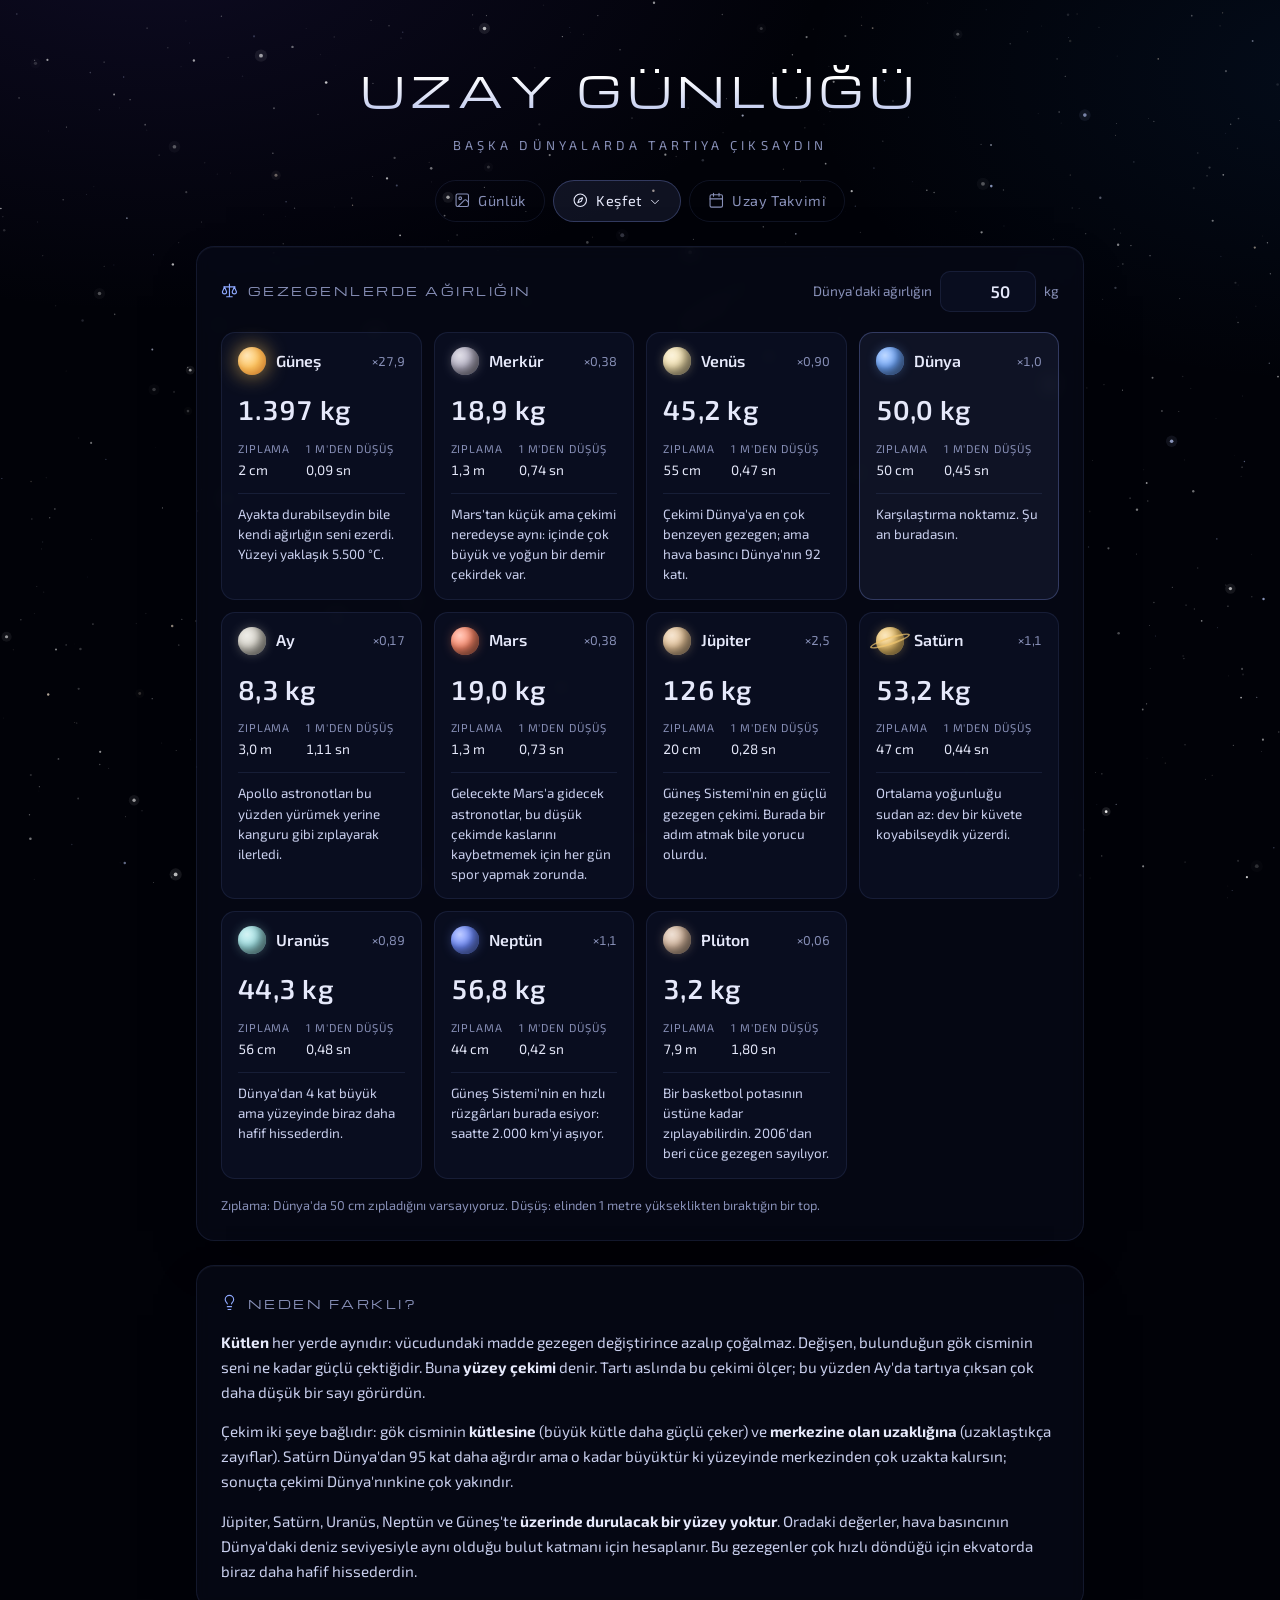
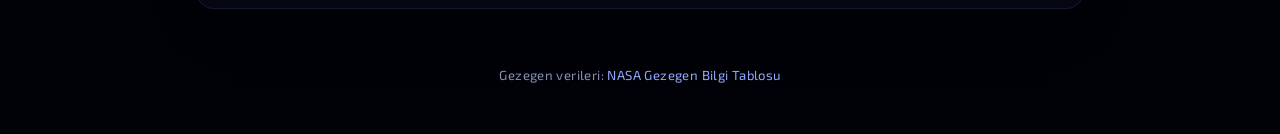
==== frontend/agirlik.html @ 8c20c581 "Gezegenlerde Ağırlığın sayfası ve menü testleri" ====
<!DOCTYPE html>
<html lang="tr">
<head>
  <meta charset="UTF-8">
  <meta name="viewport" content="width=device-width, initial-scale=1.0">
  <title>Gezegenlerde Ağırlığın · Uzay Günlüğü</title>
  <meta name="theme-color" content="#010208">
  <!-- Uygulama (PWA): kimlik kartı ve ikonlar -->
  <link rel="manifest" href="manifest.json">
  <link rel="icon" href="ikonlar/ikon.svg" type="image/svg+xml">
  <link rel="apple-touch-icon" href="ikonlar/ikon-180.png">
  <link rel="preconnect" href="https://fonts.googleapis.com">
  <link rel="preconnect" href="https://fonts.gstatic.com" crossorigin>
  <link href="https://fonts.googleapis.com/css2?family=Exo+2:ital,wght@0,400;0,500;0,600;0,700;1,400&family=Michroma&display=swap" rel="stylesheet">
  <link rel="stylesheet" href="style.css?v=10">
</head>
<body>
  <header class="ust">
    <h1>Uzay Günlüğü</h1>
    <p class="alt-baslik">Başka dünyalarda tartıya çıksaydın</p>
    <nav class="menu">
      <a href="index.html"><span data-ikon="fotograf"></span>Günlük</a>
      <details class="menu-grup">
        <summary class="aktif"><span data-ikon="pusula"></span>Keşfet<span data-ikon="asagi" class="menu-ok"></span></summary>
        <div class="menu-acilir">
          <a href="gokyuzu.html"><span data-ikon="hilal"></span>Bu Gece</a>
          <a href="iss.html"><span data-ikon="iss"></span>ISS</a>
          <a href="dunya.html"><span data-ikon="dunya"></span>Dünya</a>
          <a href="asteroitler.html"><span data-ikon="asteroit"></span>Asteroitler</a>
          <a href="agirlik.html" class="aktif" aria-current="page"><span data-ikon="terazi"></span>Ağırlık</a>
        </div>
      </details>
      <a href="events.html"><span data-ikon="takvim"></span>Uzay Takvimi</a>
    </nav>
  </header>

  <main class="icerik">
    <section class="kart">
      <div class="kart-ust">
        <h2 class="bolum-basligi"><span data-ikon="terazi"></span>Gezegenlerde Ağırlığın</h2>
        <label class="tarih-secici agirlik-girisi">
          <span>Dünya'daki ağırlığın</span>
          <input type="number" id="agirlik" min="1" max="1000" step="0.1" value="50" inputmode="decimal">
          <span>kg</span>
        </label>
      </div>

      <div id="cisimler" class="cisim-izgara" aria-live="polite"></div>
      <p class="soluk kucuk-not">Zıplama: Dünya'da 50 cm zıpladığını varsayıyoruz. Düşüş: elinden 1 metre yükseklikten bıraktığın bir top.</p>
    </section>

    <section class="kart">
      <h2 class="bolum-basligi"><span data-ikon="bilgi"></span>Neden Farklı?</h2>
      <div class="aciklama-metni">
        <p><strong>Kütlen</strong> her yerde aynıdır: vücudundaki madde gezegen değiştirince azalıp çoğalmaz.
          Değişen, bulunduğun gök cisminin seni ne kadar güçlü çektiğidir. Buna <strong>yüzey çekimi</strong> denir.
          Tartı aslında bu çekimi ölçer; bu yüzden Ay'da tartıya çıksan çok daha düşük bir sayı görürdün.</p>
        <p>Çekim iki şeye bağlıdır: gök cisminin <strong>kütlesine</strong> (büyük kütle daha güçlü çeker) ve
          <strong>merkezine olan uzaklığına</strong> (uzaklaştıkça zayıflar). Satürn Dünya'dan 95 kat daha ağırdır ama o kadar
          büyüktür ki yüzeyinde merkezinden çok uzakta kalırsın; sonuçta çekimi Dünya'nınkine çok yakındır.</p>
        <p>Jüpiter, Satürn, Uranüs, Neptün ve Güneş'te <strong>üzerinde durulacak bir yüzey yoktur</strong>. Oradaki değerler,
          hava basıncının Dünya'daki deniz seviyesiyle aynı olduğu bulut katmanı için hesaplanır. Bu gezegenler çok hızlı
          döndüğü için ekvatorda biraz daha hafif hissederdin.</p>
      </div>
    </section>
  </main>

  <footer class="alt">
    Gezegen verileri: <a href="https://nssdc.gsfc.nasa.gov/planetary/factsheet/" target="_blank" rel="noopener">NASA Gezegen Bilgi Tablosu</a>
  </footer>

  <script src="ortak.js?v=10"></script>
  <script src="agirlik.js?v=10"></script>
</body>
</html>
---- frontend/style.css ----
/* =====================================================================
   Uzay Günlüğü - tema
   Renkler ve fontlar tek yerde (CSS değişkenleri). Bir şeyi değiştirmek için
   genelde sadece buradaki değeri değiştirmek yeter.
   ===================================================================== */
:root {
  /* Derin uzay: neredeyse siyah, çok hafif lacivert */
  --arka-plan: #010208;
  --kart: rgba(7, 10, 24, 0.72);
  --kart-ic: rgba(14, 19, 42, 0.55);
  --kenar: rgba(140, 160, 255, 0.11);
  --kenar-guclu: rgba(140, 160, 255, 0.28);
  --yazi: #e6e9fb;
  --soluk-yazi: #8890b8;
  --vurgu: #8fa9ff;
  --vurgu-koyu: #0b1022;

  /* Olay türü renkleri */
  --gokyuzu: #b9a2ff;
  --firlatma: #ffa274;
  --etkinlik: #66d9c8;

  /* Durum renkleri */
  --yesil: #5fe0a5;
  --kirmizi: #ff7a86;
  --sari: #f3c86f;
  --mavi: #7cc7ff;
  --gri: #7d86ad;

  /* Fontlar: başlıklarda geniş, "uzay ajansı" havalı Michroma; metinde okunaklı Exo 2 */
  --baslik-font: "Michroma", "Exo 2", system-ui, sans-serif;
  --metin-font: "Exo 2", system-ui, -apple-system, "Segoe UI", sans-serif;
}

* { box-sizing: border-box; }

/* Arka plan html'de: body'ye verirsek, z-index:-1 olan yıldız tuvalinin ÜSTÜNE çizilip onu örter.
   Katman sırası (arkadan öne): html arka planı -> yıldız tuvali -> sayfa içeriği */
html {
  min-height: 100%;
  /* Çok hafif bulutsu (nebula) parıltıları: uzayın tamamen düz siyah olmaması için */
  background:
    radial-gradient(1100px 620px at 12% -8%, rgba(78, 58, 170, 0.16), transparent 62%),
    radial-gradient(900px 520px at 105% 8%, rgba(24, 92, 170, 0.11), transparent 60%),
    radial-gradient(800px 600px at 50% 120%, rgba(90, 40, 140, 0.08), transparent 60%),
    var(--arka-plan);
  background-attachment: fixed;
}

body {
  margin: 0;
  min-height: 100vh;
  background: transparent;
  color: var(--yazi);
  font-family: var(--metin-font);
  font-size: 16px;
  line-height: 1.65;
  -webkit-font-smoothing: antialiased;
}

/* Hareketli yıldızların çizildiği tuval (ortak.js) */
.yildiz-tuvali {
  position: fixed;
  inset: 0;
  width: 100%;
  height: 100%;
  z-index: -1;
  pointer-events: none;
}

a { color: var(--vurgu); text-decoration: none; }
a:hover { text-decoration: underline; text-underline-offset: 3px; }

/* SVG ikonlar: yazıyla aynı boyda ve renkte */
.ikon { width: 1.15em; height: 1.15em; flex: none; vertical-align: -0.2em; }

/* ===== Üst kısım ===== */
.ust { text-align: center; padding: 56px 16px 24px; }
.ust h1 {
  margin: 0;
  font-family: var(--baslik-font);
  font-weight: 400;
  font-size: clamp(1.5rem, 5vw, 2.6rem);
  letter-spacing: 0.14em;
  text-transform: uppercase;
  background: linear-gradient(180deg, #ffffff 30%, #a9b6e8);
  -webkit-background-clip: text;
  background-clip: text;
  color: transparent;
}
.alt-baslik {
  margin: 10px 0 0;
  color: var(--soluk-yazi);
  font-size: 0.8rem;
  letter-spacing: 0.32em;
  text-transform: uppercase;
}

/* ===== Menü ===== */
.menu { display: flex; justify-content: center; gap: 8px; margin-top: 24px; flex-wrap: wrap; }
.menu a, .menu summary {
  display: inline-flex;
  align-items: center;
  gap: 8px;
  color: var(--soluk-yazi);
  padding: 8px 18px;
  border-radius: 999px;
  border: 1px solid var(--kenar);
  font-size: 0.9rem;
  letter-spacing: 0.04em;
  transition: color 0.2s, border-color 0.2s, background 0.2s;
}
.menu a:hover, .menu summary:hover { color: var(--yazi); border-color: var(--kenar-guclu); text-decoration: none; }
.menu a.aktif, .menu summary.aktif { color: var(--yazi); border-color: var(--kenar-guclu); background: rgba(143, 169, 255, 0.1); }

/* Açılır grup ("Keşfet ▾"): <details> + <summary> */
.menu-grup { position: relative; }
.menu summary { cursor: pointer; list-style: none; user-select: none; }
.menu summary::-webkit-details-marker { display: none; }   /* tarayıcının kendi üçgenini gizle */
.menu-ok .ikon { width: 14px; height: 14px; margin-left: -2px; transition: transform 0.2s; }
.menu-grup[open] .menu-ok .ikon { transform: rotate(180deg); }
.menu-grup[open] summary { color: var(--yazi); border-color: var(--kenar-guclu); }
.menu-acilir {
  position: absolute;
  top: calc(100% + 8px);
  left: 50%;
  transform: translateX(-50%);
  z-index: 50;
  min-width: 190px;
  display: flex;
  flex-direction: column;
  gap: 4px;
  padding: 8px;
  background: rgba(7, 10, 24, 0.96);
  border: 1px solid var(--kenar-guclu);
  border-radius: 16px;
  box-shadow: 0 16px 40px rgba(0, 0, 0, 0.55);
  backdrop-filter: blur(10px);
  -webkit-backdrop-filter: blur(10px);
  animation: menu-acil 0.16s ease-out;
}
.menu-acilir a { border-color: transparent; border-radius: 10px; padding: 10px 14px; }
.menu-acilir a:hover { background: rgba(143, 169, 255, 0.08); border-color: transparent; }
.menu-acilir a.aktif { border-color: transparent; background: rgba(143, 169, 255, 0.14); }
@keyframes menu-acil { from { opacity: 0; transform: translate(-50%, -4px); } }
@media (prefers-reduced-motion: reduce) { .menu-acilir { animation: none; } }

/* ===== Alt kısım ===== */
.alt { text-align: center; padding: 32px 16px 48px; color: var(--soluk-yazi); font-size: 0.82rem; letter-spacing: 0.03em; }

/* ===== İçerik alanı ve kartlar ===== */
.icerik { max-width: 920px; margin: 0 auto; padding: 0 16px; }

.kart {
  background: var(--kart);
  border: 1px solid var(--kenar);
  border-radius: 18px;
  padding: 24px;
  margin-bottom: 24px;
  backdrop-filter: blur(8px);
  -webkit-backdrop-filter: blur(8px);
  box-shadow: 0 20px 60px -30px rgba(0, 0, 0, 0.9), inset 0 1px 0 rgba(255, 255, 255, 0.03);
}

.kart-ust {
  display: flex;
  justify-content: space-between;
  align-items: center;
  flex-wrap: wrap;
  gap: 12px;
  margin-bottom: 20px;
}

/* Bölüm başlıkları: küçük, büyük harf, geniş aralıklı */
.bolum-basligi {
  display: inline-flex;
  align-items: center;
  gap: 10px;
  margin: 0;
  font-family: var(--baslik-font);
  font-weight: 400;
  font-size: 0.78rem;
  letter-spacing: 0.2em;
  text-transform: uppercase;
  color: var(--soluk-yazi);
}
.bolum-basligi .ikon { color: var(--vurgu); width: 1.35em; height: 1.35em; }

/* ===== Form elemanları ===== */
.tarih-secici { display: flex; align-items: center; gap: 8px; color: var(--soluk-yazi); font-size: 0.85rem; }
.tarih-secici input {
  background: var(--kart-ic);
  color: var(--yazi);
  border: 1px solid var(--kenar);
  border-radius: 10px;
  padding: 6px 10px;
  font: inherit;
  color-scheme: dark;
}

/* ===== Günün fotoğrafı ===== */
.medya img {
  width: 100%;
  max-height: 72vh;
  object-fit: contain;
  display: block;
  border-radius: 12px;
  background: #000;
  cursor: zoom-in;
}
.apod-baslik { margin: 20px 0 4px; font-size: 1.55rem; font-weight: 600; line-height: 1.3; }
.apod-bilgi { margin: 0 0 14px; color: var(--soluk-yazi); font-size: 0.88rem; display: flex; align-items: center; gap: 6px; flex-wrap: wrap; }
.apod-aciklama { margin: 0; color: #cfd4f0; }
.devam-linki { display: inline-flex; align-items: center; gap: 6px; margin-top: 16px; font-size: 0.9rem; }

/* Türkçenin altındaki İngilizce orijinal */
.orijinal {
  margin-top: 22px;
  padding-top: 18px;
  border-top: 1px solid var(--kenar);
  color: var(--soluk-yazi);
  font-size: 0.93rem;
}
.orijinal-baslik {
  margin: 0 0 8px;
  font-size: 0.72rem;
  font-weight: 600;
  letter-spacing: 0.16em;
  text-transform: uppercase;
  color: var(--soluk-yazi);
}
.orijinal-baslik span { color: var(--yazi); letter-spacing: normal; text-transform: none; font-size: 0.95rem; margin-left: 6px; }

/* Bilgi / uyarı kutusu */
.not {
  display: flex;
  gap: 10px;
  align-items: flex-start;
  background: rgba(243, 200, 111, 0.07);
  border: 1px solid rgba(243, 200, 111, 0.25);
  color: var(--sari);
  border-radius: 12px;
  padding: 10px 14px;
  margin-bottom: 14px;
  font-size: 0.9rem;
}
.not .ikon { margin-top: 0.2em; }

/* ===== Günün Bilgisi ===== */
.bilgi-karti {
  position: relative;
  overflow: hidden;
  background:
    radial-gradient(500px 200px at 0% 0%, rgba(143, 169, 255, 0.13), transparent 70%),
    var(--kart);
}
.bilgi-ust { display: flex; justify-content: space-between; align-items: center; gap: 12px; flex-wrap: wrap; }
.bilgi-metni { margin: 14px 0 0; font-size: 1.12rem; line-height: 1.6; }

.etiket {
  display: inline-flex;
  align-items: center;
  gap: 6px;
  border: 1px solid var(--kenar-guclu);
  color: var(--soluk-yazi);
  border-radius: 999px;
  padding: 1px 10px;
  font-size: 0.74rem;
  letter-spacing: 0.05em;
}

/* ===== Haberler ===== */
.haber-izgara {
  display: grid;
  grid-template-columns: repeat(auto-fill, minmax(260px, 1fr));
  gap: 16px;
}
.haber {
  display: flex;
  flex-direction: column;
  background: var(--kart-ic);
  border: 1px solid var(--kenar);
  border-radius: 14px;
  overflow: hidden;
  color: inherit;
  transition: transform 0.2s, border-color 0.2s;
}
.haber:hover { transform: translateY(-3px); border-color: var(--kenar-guclu); text-decoration: none; }
.haber img { width: 100%; aspect-ratio: 16 / 9; object-fit: cover; background: #000; }
.haber-govde { padding: 14px 16px 16px; }
.haber-govde h3 { margin: 6px 0 8px; font-size: 1rem; font-weight: 600; line-height: 1.4; }
.haber-meta { margin: 0; color: var(--vurgu); font-size: 0.74rem; letter-spacing: 0.08em; text-transform: uppercase; }
.haber-ozet {
  margin: 0;
  color: var(--soluk-yazi);
  font-size: 0.88rem;
  display: -webkit-box;
  -webkit-line-clamp: 3;
  -webkit-box-orient: vertical;
  overflow: hidden;
}
.haber-orijinal { margin: 10px 0 0; color: var(--gri); font-size: 0.76rem; font-style: italic; }

/* ===== Uzay Takvimi: üst kontrol kartı ===== */
.ay-secici { display: flex; align-items: center; justify-content: space-between; gap: 12px; }
.ay-secici h2 {
  margin: 0;
  font-family: var(--baslik-font);
  font-weight: 400;
  font-size: clamp(1rem, 3.4vw, 1.35rem);
  letter-spacing: 0.12em;
  text-transform: uppercase;
}

.ok-butonu, .filtre, .gorunum, .hatirlatmalarim-butonu, .hatirlat-butonu, .kucuk-buton, .ana-buton {
  display: inline-flex;
  align-items: center;
  justify-content: center;
  gap: 7px;
  background: var(--kart-ic);
  color: var(--yazi);
  border: 1px solid var(--kenar);
  border-radius: 999px;
  font: inherit;
  cursor: pointer;
  transition: border-color 0.2s, background 0.2s, color 0.2s;
}
.ok-butonu:hover, .filtre:hover, .hatirlatmalarim-butonu:hover, .hatirlat-butonu:hover, .kucuk-buton:hover {
  border-color: var(--kenar-guclu);
}
.ok-butonu { width: 42px; height: 42px; }

.arac-cubugu { display: flex; justify-content: space-between; align-items: center; gap: 8px; flex-wrap: wrap; margin-top: 20px; }

.gorunum-secici { display: inline-flex; border: 1px solid var(--kenar); border-radius: 999px; overflow: hidden; }
.gorunum { border: 0; border-radius: 0; background: transparent; color: var(--soluk-yazi); padding: 7px 16px; font-size: 0.88rem; }
.gorunum.aktif { background: rgba(143, 169, 255, 0.14); color: var(--yazi); }

.hatirlatmalarim-butonu { padding: 7px 16px; font-size: 0.88rem; }

.filtreler { display: flex; flex-wrap: wrap; gap: 8px; margin: 16px 0 10px; }
.filtre { padding: 6px 14px; font-size: 0.86rem; color: var(--soluk-yazi); }
.filtre.aktif { background: var(--vurgu); color: var(--vurgu-koyu); border-color: var(--vurgu); font-weight: 600; }
.filtre[data-tur="gokyuzu"] .ikon { color: var(--gokyuzu); }
.filtre[data-tur="firlatma"] .ikon { color: var(--firlatma); }
.filtre[data-tur="etkinlik"] .ikon { color: var(--etkinlik); }
.filtre.aktif .ikon { color: inherit; }

.secenek { display: inline-flex; align-items: center; gap: 8px; color: var(--soluk-yazi); font-size: 0.88rem; cursor: pointer; }
.secenek input { accent-color: var(--vurgu); }
.aciklama-notu { margin: 8px 0 0; color: var(--gri); font-size: 0.78rem; }

/* ===== Liste görünümü ===== */
.gun-grubu { margin-bottom: 28px; }
.gun-grubu.gecmis { opacity: 0.5; }
.gun-basligi {
  margin: 0 0 12px;
  display: flex;
  align-items: center;
  gap: 10px;
  font-size: 0.8rem;
  font-weight: 600;
  letter-spacing: 0.14em;
  text-transform: uppercase;
  color: var(--soluk-yazi);
}
.gun-basligi::after { content: ""; flex: 1; height: 1px; background: var(--kenar); }
.gun-basligi .etiket { color: var(--vurgu); border-color: var(--vurgu); }

.olay {
  --tur-rengi: var(--vurgu);
  display: flex;
  gap: 16px;
  background: var(--kart);
  border: 1px solid var(--kenar);
  border-radius: 14px;
  padding: 16px;
  margin-bottom: 10px;
  position: relative;
  overflow: hidden;
  backdrop-filter: blur(6px);
  -webkit-backdrop-filter: blur(6px);
}
/* Sol kenarda ince, renkli bir ışık şeridi: olay türünü gösterir */
.olay::before {
  content: "";
  position: absolute;
  left: 0; top: 12px; bottom: 12px;
  width: 2px;
  border-radius: 2px;
  background: var(--tur-rengi);
  box-shadow: 0 0 12px var(--tur-rengi);
}
.olay-gokyuzu { --tur-rengi: var(--gokyuzu); }
.olay-firlatma { --tur-rengi: var(--firlatma); }
.olay-etkinlik { --tur-rengi: var(--etkinlik); }

.olay-gorsel, .olay-ikon { flex: 0 0 72px; width: 72px; height: 72px; border-radius: 12px; }
.olay-gorsel { object-fit: cover; background: #000; }
.olay-ikon {
  display: grid;
  place-items: center;
  color: var(--tur-rengi);
  background: radial-gradient(circle at 50% 40%, color-mix(in srgb, var(--tur-rengi) 16%, transparent), transparent 70%);
  border: 1px solid var(--kenar);
}
.olay-ikon .ikon { width: 34px; height: 34px; }

.olay-govde { flex: 1; min-width: 0; }
.olay-govde h4 { margin: 4px 0 4px; font-size: 1.02rem; font-weight: 600; display: flex; gap: 8px; align-items: center; }
.olay-govde h4 .ikon { color: var(--tur-rengi); }
.olay-meta { margin: 0; display: flex; flex-wrap: wrap; gap: 8px; align-items: center; }
.olay-saat { color: var(--yazi); font-weight: 600; font-size: 0.88rem; font-variant-numeric: tabular-nums; letter-spacing: 0.04em; }
.olay-alt { margin: 0 0 6px; color: var(--soluk-yazi); font-size: 0.82rem; }
.olay-aciklama { margin: 0 0 8px; font-size: 0.9rem; color: #c9cfee; }
.olay-linki { display: inline-flex; align-items: center; gap: 6px; font-size: 0.86rem; }

/* Durum etiketi: renkli nokta + yazı */
.durum {
  --durum-rengi: var(--gri);
  display: inline-flex;
  align-items: center;
  gap: 6px;
  font-size: 0.74rem;
  color: var(--durum-rengi);
  border: 1px solid color-mix(in srgb, var(--durum-rengi) 35%, transparent);
  border-radius: 999px;
  padding: 1px 10px 1px 8px;
}
.durum::before {
  content: "";
  width: 6px; height: 6px;
  border-radius: 50%;
  background: var(--durum-rengi);
  box-shadow: 0 0 6px var(--durum-rengi);
}
.durum-basarili { --durum-rengi: var(--yesil); }
.durum-basarisiz { --durum-rengi: var(--kirmizi); }
.durum-kismen, .durum-beklemede { --durum-rengi: var(--sari); }
.durum-hazir, .durum-ucusta { --durum-rengi: var(--mavi); }
.durum-ucusta::before { animation: nabiz 1.4s ease-in-out infinite; }
.durum-gorunur { --durum-rengi: var(--yesil); }
@keyframes nabiz { 50% { opacity: 0.25; } }

@media (max-width: 480px) {
  .olay { gap: 12px; padding: 14px; }
  .olay-gorsel, .olay-ikon { flex-basis: 52px; width: 52px; height: 52px; }
  .olay-ikon .ikon { width: 26px; height: 26px; }
}

/* ===== Hatırlatmalar ===== */
.hatirlat-butonu { margin-top: 10px; padding: 4px 12px; font-size: 0.8rem; color: var(--soluk-yazi); }
.hatirlat-butonu.kurulu { color: var(--yesil); border-color: color-mix(in srgb, var(--yesil) 40%, transparent); }
.kucuk-buton { padding: 4px 12px; font-size: 0.8rem; }
.ana-buton {
  width: 100%;
  margin-top: 10px;
  padding: 11px;
  background: var(--vurgu);
  color: var(--vurgu-koyu);
  border-color: var(--vurgu);
  font-weight: 700;
  letter-spacing: 0.03em;
}
.ana-buton:hover { filter: brightness(1.08); }

.secenekler { display: flex; flex-direction: column; gap: 8px; }
.secenek-satiri {
  display: flex;
  align-items: center;
  gap: 10px;
  padding: 10px 14px;
  border: 1px solid var(--kenar);
  border-radius: 12px;
  cursor: pointer;
}
.secenek-satiri:has(input:checked) { border-color: var(--vurgu); background: rgba(143, 169, 255, 0.07); }
.secenek-satiri input { accent-color: var(--vurgu); }
.secenek-satiri.pasif { opacity: 0.4; cursor: not-allowed; }
.secenek-satiri .ikon { color: var(--yesil); }
.secenek-satiri .kucuk-buton { margin-left: auto; }
.form-mesaji { color: var(--soluk-yazi); font-size: 0.9rem; min-height: 1em; }

.hatirlatma-satiri {
  display: flex;
  justify-content: space-between;
  align-items: center;
  gap: 12px;
  padding: 12px 0;
  border-bottom: 1px solid var(--kenar);
}
.hatirlatma-satiri strong { display: inline-flex; align-items: center; gap: 8px; font-weight: 600; }
.hatirlatma-satiri strong .ikon { color: var(--vurgu); }

/* ===== Aylık takvim tablosu ===== */
.takvim-karti { padding: 14px; }
.takvim { display: grid; grid-template-columns: repeat(7, minmax(0, 1fr)); gap: 5px; }
.takvim-baslik {
  text-align: center;
  color: var(--gri);
  font-size: 0.7rem;
  font-weight: 600;
  letter-spacing: 0.16em;
  text-transform: uppercase;
  padding: 4px 0 10px;
}
.hucre {
  min-height: 112px;
  background: rgba(10, 14, 32, 0.5);
  border: 1px solid var(--kenar);
  border-radius: 10px;
  padding: 5px;
  display: flex;
  flex-direction: column;
  gap: 3px;
  min-width: 0;
}
.hucre.bos { background: transparent; border-color: transparent; }
.hucre.gecmis { opacity: 0.45; }
.hucre.bugun { border-color: var(--vurgu); box-shadow: 0 0 0 1px var(--vurgu) inset, 0 0 18px -6px var(--vurgu); }
.gun-no { font-size: 0.78rem; color: var(--soluk-yazi); padding: 0 3px; font-variant-numeric: tabular-nums; }
.hucre.bugun .gun-no { color: var(--vurgu); font-weight: 700; }

.cip, .daha {
  --tur-rengi: var(--vurgu);
  display: flex;
  align-items: center;
  gap: 4px;
  width: 100%;
  border: 0;
  border-radius: 5px;
  background: color-mix(in srgb, var(--tur-rengi) 13%, transparent);
  color: var(--yazi);
  font: inherit;
  font-size: 0.7rem;
  line-height: 1.3;
  padding: 3px 5px;
  text-align: left;
  cursor: pointer;
}
.cip .ikon { color: var(--tur-rengi); width: 1.1em; height: 1.1em; }
.cip:hover { background: color-mix(in srgb, var(--tur-rengi) 26%, transparent); }
.cip-gokyuzu { --tur-rengi: var(--gokyuzu); }
.cip-firlatma { --tur-rengi: var(--firlatma); }
.cip-etkinlik { --tur-rengi: var(--etkinlik); }
.cip-metin { overflow: hidden; text-overflow: ellipsis; white-space: nowrap; }
.daha { background: transparent; color: var(--vurgu); }

@media (max-width: 640px) {
  .takvim-karti { padding: 6px; }
  .takvim { gap: 2px; }
  .hucre { min-height: 62px; padding: 3px; flex-direction: row; flex-wrap: wrap; align-content: flex-start; }
  .hucre.dolu { cursor: pointer; }
  .gun-no { width: 100%; }
  .cip { display: inline-flex; width: auto; padding: 0; background: none; pointer-events: none; }
  .cip-metin, .daha { display: none; }
}

/* ===== Ayrıntı penceresi ===== */
.detay-penceresi {
  width: min(580px, calc(100vw - 32px));
  max-height: 85vh;
  background: rgba(8, 11, 26, 0.96);
  color: var(--yazi);
  border: 1px solid var(--kenar-guclu);
  border-radius: 18px;
  padding: 24px;
  box-shadow: 0 30px 80px -20px rgba(0, 0, 0, 0.9);
}
.detay-penceresi::backdrop { background: rgba(1, 2, 8, 0.75); backdrop-filter: blur(4px); }
.detay-penceresi h4 {
  margin: 18px 0 4px;
  color: var(--gri);
  font-size: 0.72rem;
  letter-spacing: 0.16em;
  text-transform: uppercase;
}
.detay-penceresi .olay { backdrop-filter: none; -webkit-backdrop-filter: none; }
.detay-penceresi code { background: rgba(255, 255, 255, 0.07); padding: 1px 5px; border-radius: 4px; font-size: 0.85em; }
.kapat {
  float: right;
  display: grid;
  place-items: center;
  width: 34px; height: 34px;
  margin: -6px -6px 0 0;
  background: none;
  border: 1px solid transparent;
  border-radius: 50%;
  color: var(--soluk-yazi);
  cursor: pointer;
}
.kapat:hover { color: var(--yazi); border-color: var(--kenar); }

/* ===== Bu Gece Gökyüzü ===== */
.konum-karti { padding: 16px 20px; }
.konum-satiri { display: flex; justify-content: space-between; align-items: center; gap: 12px; flex-wrap: wrap; }
.konum-satiri select {
  background: var(--kart-ic);
  color: var(--yazi);
  border: 1px solid var(--kenar);
  border-radius: 10px;
  padding: 6px 10px;
  font: inherit;
  color-scheme: dark;
}
.konum-satiri .kucuk-buton { padding: 6px 14px; font-size: 0.86rem; }
.konum-karti .aciklama-notu { margin-top: 10px; }

/* Ay ve Güneş kartları yan yana; dar ekranda alt alta */
.iki-sutun { display: grid; grid-template-columns: repeat(auto-fit, minmax(300px, 1fr)); gap: 0 24px; align-items: start; }

.ay-ust { display: flex; align-items: center; gap: 20px; margin: 18px 0 8px; }
.ay-cizimi { width: 112px; height: 112px; flex: none; filter: drop-shadow(0 0 18px rgba(240, 236, 220, 0.18)); }
.buyuk-deger { margin: 0; font-size: 1.3rem; font-weight: 600; line-height: 1.3; }
.soluk { margin: 2px 0 0; color: var(--soluk-yazi); font-size: 0.88rem; }

/* Etiket - değer tablosu (dl = tanım listesi) */
.bilgi-tablosu { display: grid; grid-template-columns: auto 1fr; gap: 8px 16px; margin: 18px 0 0; font-size: 0.92rem; }
.bilgi-tablosu dt { color: var(--soluk-yazi); }
.bilgi-tablosu dd { margin: 0; font-variant-numeric: tabular-nums; text-align: right; }
.bilgi-tablosu small { display: block; color: var(--gri); font-size: 0.78rem; }
#gunes-icerik .not { margin: 18px 0 0; }

.gozlem-notu {
  margin: 18px 0 0;
  padding: 10px 14px;
  border-left: 2px solid var(--vurgu);
  background: rgba(143, 169, 255, 0.06);
  border-radius: 0 10px 10px 0;
  font-size: 0.88rem;
  color: #c9cfee;
}

/* Gezegen renkleri: ikon ve gece çubuğu bu renkte */
.gezegen-satiri { --gezegen-rengi: var(--vurgu); padding: 14px 0; border-top: 1px solid var(--kenar); }
.gezegen-merkur { --gezegen-rengi: #b8b4c8; }
.gezegen-venus { --gezegen-rengi: #f5e3b0; }
.gezegen-mars { --gezegen-rengi: #ff8a6b; }
.gezegen-jupiter { --gezegen-rengi: #e8c59a; }
.gezegen-saturn { --gezegen-rengi: #f3c86f; }
.gezegen-satiri.gorunmuyor { opacity: 0.5; display: flex; align-items: center; justify-content: space-between; gap: 12px; flex-wrap: wrap; }
.gezegen-satiri.gorunmuyor .soluk { margin: 0; }
.gezegen-adi { display: flex; align-items: center; gap: 10px; font-size: 1rem; }
.gezegen-adi .ikon { color: var(--gezegen-rengi); width: 1.4em; height: 1.4em; }
.gezegen-adi strong { font-weight: 600; }
.gezegen-ayrinti { margin: 6px 0 0; font-size: 0.9rem; color: #c9cfee; }

/* Gece çizelgesi: sol uç gün batımı, sağ uç gün doğumu */
.cizelge-ust { margin-bottom: 6px; }
.cizelge-uclar { display: flex; justify-content: space-between; color: var(--soluk-yazi); font-size: 0.78rem; }
.cizelge-uclar .ikon { color: var(--sari); }
.cizelge-saatler { position: relative; height: 18px; margin-top: 4px; }
.cizelge-saatler span {
  position: absolute;
  transform: translateX(-50%);
  color: var(--gri);
  font-size: 0.7rem;
  font-variant-numeric: tabular-nums;
}
.gece-cubugu {
  position: relative;
  height: 8px;
  margin-top: 10px;
  border-radius: 999px;
  /* Kenarlarda alacakaranlık (hafif mavi), ortada koyu gece */
  background: linear-gradient(90deg, rgba(124, 150, 255, 0.28), rgba(20, 26, 56, 0.9) 18%, rgba(20, 26, 56, 0.9) 82%, rgba(124, 150, 255, 0.28));
}
.gorunur-aralik {
  position: absolute;
  top: 0; bottom: 0;
  border-radius: 999px;
  background: color-mix(in srgb, var(--gezegen-rengi) 55%, transparent);
}
.en-iyi-nokta {
  position: absolute;
  top: 50%;
  width: 12px; height: 12px;
  border-radius: 50%;
  transform: translate(-50%, -50%);
  background: var(--gezegen-rengi);
  box-shadow: 0 0 10px var(--gezegen-rengi);
}
#gezegen-karti .aciklama-notu { margin-top: 14px; }

/* ===== ISS ===== */
.harita {
  height: 440px;
  border-radius: 12px;
  border: 1px solid var(--kenar);
  background: #0a0d1c;   /* harita karoları yüklenene kadar */
  z-index: 0;            /* Leaflet'in katmanları sayfanın geri kalanının üstüne taşmasın */
}
@media (max-width: 640px) { .harita { height: 300px; } }

/* Leaflet'in açık renkli parçalarını koyu temaya uydur */
.leaflet-container { font-family: var(--metin-font); }
.leaflet-control-attribution { background: rgba(1, 2, 8, 0.7) !important; color: var(--gri) !important; font-size: 0.66rem; }
.leaflet-control-attribution a { color: var(--soluk-yazi) !important; }
.leaflet-bar a { background: var(--kart-ic) !important; color: var(--yazi) !important; border-color: var(--kenar) !important; }
.leaflet-bar { border: 1px solid var(--kenar) !important; }
.leaflet-control-layers { background: rgba(8, 11, 26, 0.92) !important; color: var(--yazi); border: 1px solid var(--kenar) !important; border-radius: 10px !important; }
.leaflet-control-layers-toggle { filter: invert(1) hue-rotate(180deg); }

.iss-isareti { color: #fff; filter: drop-shadow(0 0 6px rgba(255, 162, 116, 0.9)); }
.iss-isareti .ikon { width: 40px; height: 40px; }

.harita-aciklamasi { display: flex; flex-wrap: wrap; gap: 6px 18px; margin: 10px 2px 0; color: var(--soluk-yazi); font-size: 0.78rem; }
.harita-aciklamasi span { display: inline-flex; align-items: center; gap: 6px; }
.harita-aciklamasi .cizgi { width: 22px; height: 0; border-top: 2px solid; }
.harita-aciklamasi .cizgi.gecmis { border-color: #8fa9ff; border-top-style: dashed; opacity: 0.7; }
.harita-aciklamasi .cizgi.gelecek { border-color: #ffa274; }
.harita-aciklamasi .kutu { width: 14px; height: 10px; border-radius: 2px; background: rgba(0, 0, 16, 0.6); border: 1px solid var(--kenar-guclu); }

/* Sayı kutuları: Enlem, Boylam, Hız ... */
.deger-izgara { display: grid; grid-template-columns: repeat(auto-fill, minmax(125px, 1fr)); gap: 10px; margin-top: 16px; }
.deger-izgara > div { background: var(--kart-ic); border: 1px solid var(--kenar); border-radius: 12px; padding: 10px 14px; }
.deger-izgara span { display: block; color: var(--soluk-yazi); font-size: 0.74rem; letter-spacing: 0.08em; text-transform: uppercase; }
.deger-izgara strong { font-weight: 600; font-variant-numeric: tabular-nums; }
.deger-izgara .durum { text-transform: none; letter-spacing: normal; display: inline-flex; margin-top: 2px; }
.deger-izgara .hata, .deger-izgara .yukleniyor { grid-column: 1 / -1; }

/* Astronot kartları */
.astronot-izgara { display: grid; grid-template-columns: repeat(auto-fill, minmax(250px, 1fr)); gap: 10px; margin-bottom: 26px; }
.astronot {
  display: flex;
  gap: 12px;
  align-items: center;
  background: var(--kart-ic);
  border: 1px solid var(--kenar);
  border-radius: 14px;
  padding: 10px;
  min-width: 0;
}
.astronot img, .astronot-yer-tutucu {
  flex: none;
  width: 56px; height: 56px;
  border-radius: 50%;
  object-fit: cover;
  background: #000;
  border: 1px solid var(--kenar-guclu);
}
.astronot-yer-tutucu { display: grid; place-items: center; color: var(--soluk-yazi); }
.astronot strong { display: block; font-weight: 600; line-height: 1.3; }
.astronot strong a { color: var(--yazi); }
.astronot .soluk { margin: 0; font-size: 0.8rem; }
.astronot-gorev { color: var(--etkinlik); font-size: 0.76rem; letter-spacing: 0.04em; }

/* ===== ISS'i Gör: geçişler ===== */
#gecis-karti .konum-satiri { margin-bottom: 4px; }
.gecis {
  display: flex;
  gap: 18px;
  align-items: center;
  padding: 16px 0;
  border-top: 1px solid var(--kenar);
}
.gecis:first-child { margin-top: 12px; }
.gokyuzu-diyagrami { flex: none; width: 120px; height: 120px; }
.gokyuzu-diyagrami .ufuk { fill: rgba(20, 26, 56, 0.6); stroke: var(--kenar-guclu); }
.gokyuzu-diyagrami .halka { fill: none; stroke: var(--kenar); stroke-dasharray: 2 2; }
.gokyuzu-diyagrami text { fill: var(--gri); font-size: 6px; text-anchor: middle; font-family: var(--metin-font); }
.gokyuzu-diyagrami .yol { fill: none; stroke: var(--firlatma); stroke-width: 2; stroke-linecap: round; stroke-linejoin: round; }
.gokyuzu-diyagrami .bas { fill: var(--firlatma); opacity: 0.6; }
.gokyuzu-diyagrami .son { fill: #fff; filter: drop-shadow(0 0 3px var(--firlatma)); }
.gecis-govde { flex: 1; min-width: 0; }
.gecis-zaman { margin: 0 0 6px; display: flex; flex-wrap: wrap; align-items: baseline; gap: 4px 10px; }
.gecis-zaman strong { font-size: 1.35rem; font-weight: 600; font-variant-numeric: tabular-nums; }
.gecis-zaman span:not(.etiket) { color: var(--soluk-yazi); }
.gecis-adimlari { list-style: none; margin: 0 0 6px; padding: 0; font-size: 0.9rem; color: #c9cfee; }
.gecis-adimlari li { display: flex; gap: 10px; padding: 2px 0; }
.adim-saat { flex: none; width: 3.2em; color: var(--soluk-yazi); font-variant-numeric: tabular-nums; }
#sonraki-gecis:empty { display: none; }
@media (max-width: 480px) {
  .gecis { flex-direction: column; align-items: flex-start; gap: 10px; }
}

/* ===== Asteroitler ===== */
.deger-izgara small { display: block; color: var(--gri); font-size: 0.74rem; overflow: hidden; text-overflow: ellipsis; white-space: nowrap; }

.cizelge-aciklamasi { display: flex; flex-wrap: wrap; gap: 6px 18px; margin-bottom: 8px; color: var(--soluk-yazi); font-size: 0.78rem; }
.cizelge-aciklamasi span { display: inline-flex; align-items: center; gap: 6px; }
.cizelge-aciklamasi .nokta { width: 10px; height: 10px; border-radius: 50%; }
.cizelge-aciklamasi .nokta.normal { background: var(--vurgu); }
.cizelge-aciklamasi .nokta.tehlikeli { background: var(--kirmizi); }

.uzaklik-cizelgesi { overflow-x: auto; }
.uzaklik-cizelgesi svg { display: block; width: 100%; min-width: 560px; height: auto; font-family: var(--metin-font); }
.uzaklik-cizelgesi .izgara { stroke: var(--kenar); stroke-dasharray: 2 4; }
.uzaklik-cizelgesi .ay-cizgisi { stroke: #e8e4d4; stroke-opacity: 0.45; stroke-dasharray: 4 3; }
.uzaklik-cizelgesi .satir-cizgisi { stroke: var(--kenar); }
.uzaklik-cizelgesi .eksen { fill: var(--gri); font-size: 11px; text-anchor: middle; }
.uzaklik-cizelgesi .eksen.sola { text-anchor: start; }
.uzaklik-cizelgesi .ay-yazisi { fill: #e8e4d4; font-weight: 600; }
.uzaklik-cizelgesi .gun-etiketi { fill: var(--soluk-yazi); font-size: 11px; text-anchor: end; }
.uzaklik-cizelgesi .dunya { fill: #5aa0ff; }
.uzaklik-cizelgesi .dogrudan-etiket { fill: var(--yazi); font-size: 11px; text-anchor: middle; font-weight: 600; }
.asteroit-noktasi { cursor: pointer; outline: none; }
.asteroit-noktasi .isabet { fill: transparent; }
/* 2 px'lik koyu halka: üst üste binen noktalar birbirinden ayrılsın */
.asteroit-noktasi .nokta { fill: var(--vurgu); fill-opacity: 0.85; stroke: #0a0d1c; stroke-width: 2; }
.asteroit-noktasi.tehlikeli .nokta { fill: var(--kirmizi); }
.asteroit-noktasi:hover .nokta, .asteroit-noktasi:focus .nokta { fill-opacity: 1; stroke: var(--yazi); }

.ipucu {
  position: absolute;
  z-index: 10;
  max-width: 260px;
  display: flex;
  flex-direction: column;
  gap: 2px;
  padding: 10px 12px;
  background: rgba(8, 11, 26, 0.96);
  border: 1px solid var(--kenar-guclu);
  border-radius: 10px;
  box-shadow: 0 12px 30px -10px rgba(0, 0, 0, 0.9);
  font-size: 0.82rem;
  color: var(--soluk-yazi);
  pointer-events: none;
}
.ipucu strong { color: var(--yazi); font-weight: 600; }
.ipucu[hidden] { display: none; }

.bilgi-notu { color: #d9cfa8; }
.bilgi-notu strong { color: var(--sari); }
.tehlike-etiketi { color: var(--kirmizi); border-color: color-mix(in srgb, var(--kirmizi) 45%, transparent); }
.tehlike-etiketi .ikon { width: 1em; height: 1em; }

.asteroit-izgara { display: grid; grid-template-columns: repeat(auto-fill, minmax(260px, 1fr)); gap: 10px; margin-bottom: 24px; }
.asteroit {
  background: var(--kart-ic);
  border: 1px solid var(--kenar);
  border-left: 2px solid var(--vurgu);
  border-radius: 12px;
  padding: 12px 14px;
  min-width: 0;
}
.asteroit.tehlikeli { border-left-color: var(--kirmizi); }
.asteroit.gecti { opacity: 0.5; }
.asteroit header { display: flex; flex-wrap: wrap; align-items: center; gap: 6px 8px; }
.asteroit header strong { font-weight: 600; margin-right: auto; }
.asteroit header strong a { color: var(--yazi); }
.asteroit .soluk { margin: 2px 0 8px; font-size: 0.8rem; }
.asteroit dl { display: grid; grid-template-columns: auto 1fr; gap: 4px 12px; margin: 0; font-size: 0.86rem; }
.asteroit dt { color: var(--soluk-yazi); }
.asteroit dd { margin: 0; font-variant-numeric: tabular-nums; }
.asteroit dd small { display: block; color: var(--gri); font-size: 0.76rem; }

/* ===== Dünya'nın Fotoğrafı ===== */
.dunya-oynatici { max-width: 560px; margin: 0 auto; }
.dunya-cerceve {
  position: relative;
  aspect-ratio: 1;
  border-radius: 50%;
  /* Dünya'nın etrafında hafif mavi atmosfer ışıltısı */
  box-shadow: 0 0 60px -10px rgba(124, 199, 255, 0.35);
  background: #000;
  overflow: hidden;
}
/* Tuval: fotoğraflar dunya.js'de çiziliyor (büyütme de orada yapılıyor) */
.dunya-cerceve canvas { width: 100%; height: 100%; display: block; }
.dunya-durum { position: absolute; inset: 0; display: grid; place-items: center; padding: 24px; background: rgba(1, 2, 8, 0.75); }
.dunya-durum[hidden] { display: none; }
.dunya-kontrol { display: flex; align-items: center; gap: 12px; margin-top: 18px; }
.dunya-kontrol input[type="range"] { flex: 1; accent-color: var(--vurgu); }

.onizlemeler { display: flex; gap: 8px; overflow-x: auto; padding: 18px 2px 6px; scrollbar-width: thin; }
.onizleme {
  position: relative;
  flex: none;
  display: flex;
  flex-direction: column;
  align-items: center;
  gap: 4px;
  padding: 6px;
  background: var(--kart-ic);
  border: 1px solid var(--kenar);
  border-radius: 12px;
  color: var(--soluk-yazi);
  font: inherit;
  font-size: 0.72rem;
  font-variant-numeric: tabular-nums;
  cursor: pointer;
}
.onizleme img { width: 56px; height: 56px; border-radius: 50%; display: block; }
.onizleme.secili { border-color: var(--vurgu); color: var(--yazi); background: rgba(143, 169, 255, 0.12); }
.onizleme em {
  position: absolute;
  top: 4px; right: 4px;
  font-style: normal;
  font-size: 0.6rem;
  font-weight: 700;
  color: var(--vurgu-koyu);
  background: var(--yesil);
  border-radius: 4px;
  padding: 0 3px;
}
.aciklama-metni p { margin: 14px 0 0; color: #c9cfee; font-size: 0.95rem; }
.aciklama-metni strong { color: var(--yazi); }

/* ===== Uygulama (PWA) ===== */
.yukle-butonu {
  display: inline-flex;
  align-items: center;
  gap: 8px;
  padding: 8px 18px;
  border-radius: 999px;
  border: 1px solid var(--vurgu);
  background: rgba(143, 169, 255, 0.12);
  color: var(--yazi);
  font: inherit;
  font-size: 0.9rem;
  cursor: pointer;
}
.yukle-butonu:hover { background: rgba(143, 169, 255, 0.22); }
.ios-notu { display: flex; justify-content: center; align-items: center; gap: 6px; margin: 14px 0 0; flex-wrap: wrap; }

.cevrimdisi-seridi {
  display: none;
  position: sticky;
  top: 0;
  z-index: 20;
  justify-content: center;
  align-items: center;
  gap: 8px;
  padding: 8px 16px;
  background: rgba(243, 200, 111, 0.14);
  border-bottom: 1px solid rgba(243, 200, 111, 0.35);
  color: var(--sari);
  font-size: 0.86rem;
  backdrop-filter: blur(6px);
  -webkit-backdrop-filter: blur(6px);
}
.cevrimdisi-seridi.gorunur { display: flex; }

/* Uygulama olarak açılınca (adres çubuğu yok) telefonun üst çentiğine yer bırak */
@media (display-mode: standalone) {
  .ust { padding-top: max(56px, calc(env(safe-area-inset-top) + 24px)); }
}

/* ===== Yükleniyor / hata ===== */
.yukleniyor, .hata {
  display: flex;
  flex-direction: column;
  align-items: center;
  gap: 10px;
  text-align: center;
  padding: 44px 0;
  color: var(--soluk-yazi);
  font-size: 0.92rem;
}
.yukleniyor small, .hata small { color: var(--gri); font-size: 0.8rem; }
.hata { color: var(--kirmizi); }
.hata .ikon { width: 26px; height: 26px; }
.yukleniyor-halka {
  width: 28px; height: 28px;
  border-radius: 50%;
  border: 2px solid var(--kenar);
  border-top-color: var(--vurgu);
  animation: don 0.9s linear infinite;
}
@keyframes don { to { transform: rotate(360deg); } }
.haber-izgara .yukleniyor, .haber-izgara .hata { grid-column: 1 / -1; }

/* Hareket istemeyen kullanıcılar için animasyonları kapat */
@media (prefers-reduced-motion: reduce) {
  *, *::before { animation: none !important; transition: none !important; }
}

/* ===== Gezegenlerde Ağırlığın ===== */
/* Ekranda görünmeyen ama ekran okuyucunun okuduğu yazı */
.gizli { position: absolute; width: 1px; height: 1px; overflow: hidden; clip: rect(0 0 0 0); white-space: nowrap; }
.kucuk-not { margin-top: 16px; font-size: 0.8rem; }

.agirlik-girisi input { width: 96px; font-size: 1.05rem; font-weight: 600; text-align: right; font-variant-numeric: tabular-nums; }
.agirlik-girisi input[aria-invalid="true"] { border-color: var(--kirmizi); }

.cisim-izgara { display: grid; grid-template-columns: repeat(auto-fill, minmax(200px, 1fr)); gap: 12px; }
.cisim {
  --renk: var(--vurgu);
  display: flex;
  flex-direction: column;
  background: var(--kart-ic);
  border: 1px solid var(--kenar);
  border-radius: 14px;
  padding: 14px 16px;
}
.cisim.buradasin { border-color: var(--kenar-guclu); background: rgba(143, 169, 255, 0.08); }
.cisim-ust { display: flex; align-items: center; gap: 10px; }
.cisim-ust h3 { margin: 0; font-size: 1rem; font-weight: 600; flex: 1; }
.cisim-oran { color: var(--soluk-yazi); font-size: 0.8rem; font-variant-numeric: tabular-nums; }

/* Küçük gezegen: rengin üstüne ışık lekesi + gölge = küre gibi görünür */
.cisim-diski {
  position: relative;
  flex: none;
  width: 28px;
  height: 28px;
  border-radius: 50%;
  background: radial-gradient(circle at 32% 30%, rgba(255, 255, 255, 0.55), transparent 50%), var(--renk);
  box-shadow: inset -5px -5px 9px rgba(0, 0, 0, 0.55), 0 0 14px -5px var(--renk);
}
.cisim-saturn .cisim-diski::after {   /* Satürn'ün halkası */
  content: "";
  position: absolute;
  inset: 10px -7px;
  border: 2px solid rgba(243, 200, 111, 0.7);
  border-radius: 50%;
  transform: rotate(-18deg);
}
.cisim-gunes .cisim-diski { box-shadow: inset -3px -3px 8px rgba(160, 60, 0, 0.5), 0 0 22px -2px var(--renk); }

.cisim-agirlik { margin: 12px 0 8px; font-size: 1.7rem; font-weight: 600; font-variant-numeric: tabular-nums; letter-spacing: 0.01em; }
.cisim-degerler { display: flex; gap: 16px; margin: 0; font-size: 0.85rem; }
.cisim-degerler dt { color: var(--soluk-yazi); font-size: 0.7rem; letter-spacing: 0.08em; text-transform: uppercase; }
.cisim-degerler dd { margin: 0; font-variant-numeric: tabular-nums; }
.cisim-bilgi { margin: 12px 0 0; padding-top: 10px; border-top: 1px solid var(--kenar); color: #c9cfee; font-size: 0.84rem; line-height: 1.5; }

.cisim-gunes { --renk: #ffc861; }
.cisim-merkur { --renk: #b8b4c8; }
.cisim-venus { --renk: #f5e3b0; }
.cisim-dunya { --renk: #6fa8ff; }
.cisim-ay { --renk: #d9d6cc; }
.cisim-mars { --renk: #ff8a6b; }
.cisim-jupiter { --renk: #e8c59a; }
.cisim-saturn { --renk: #f3c86f; }
.cisim-uranus { --renk: #9fe3e6; }
.cisim-neptun { --renk: #6f8cff; }
.cisim-pluton { --renk: #d8b9a0; }
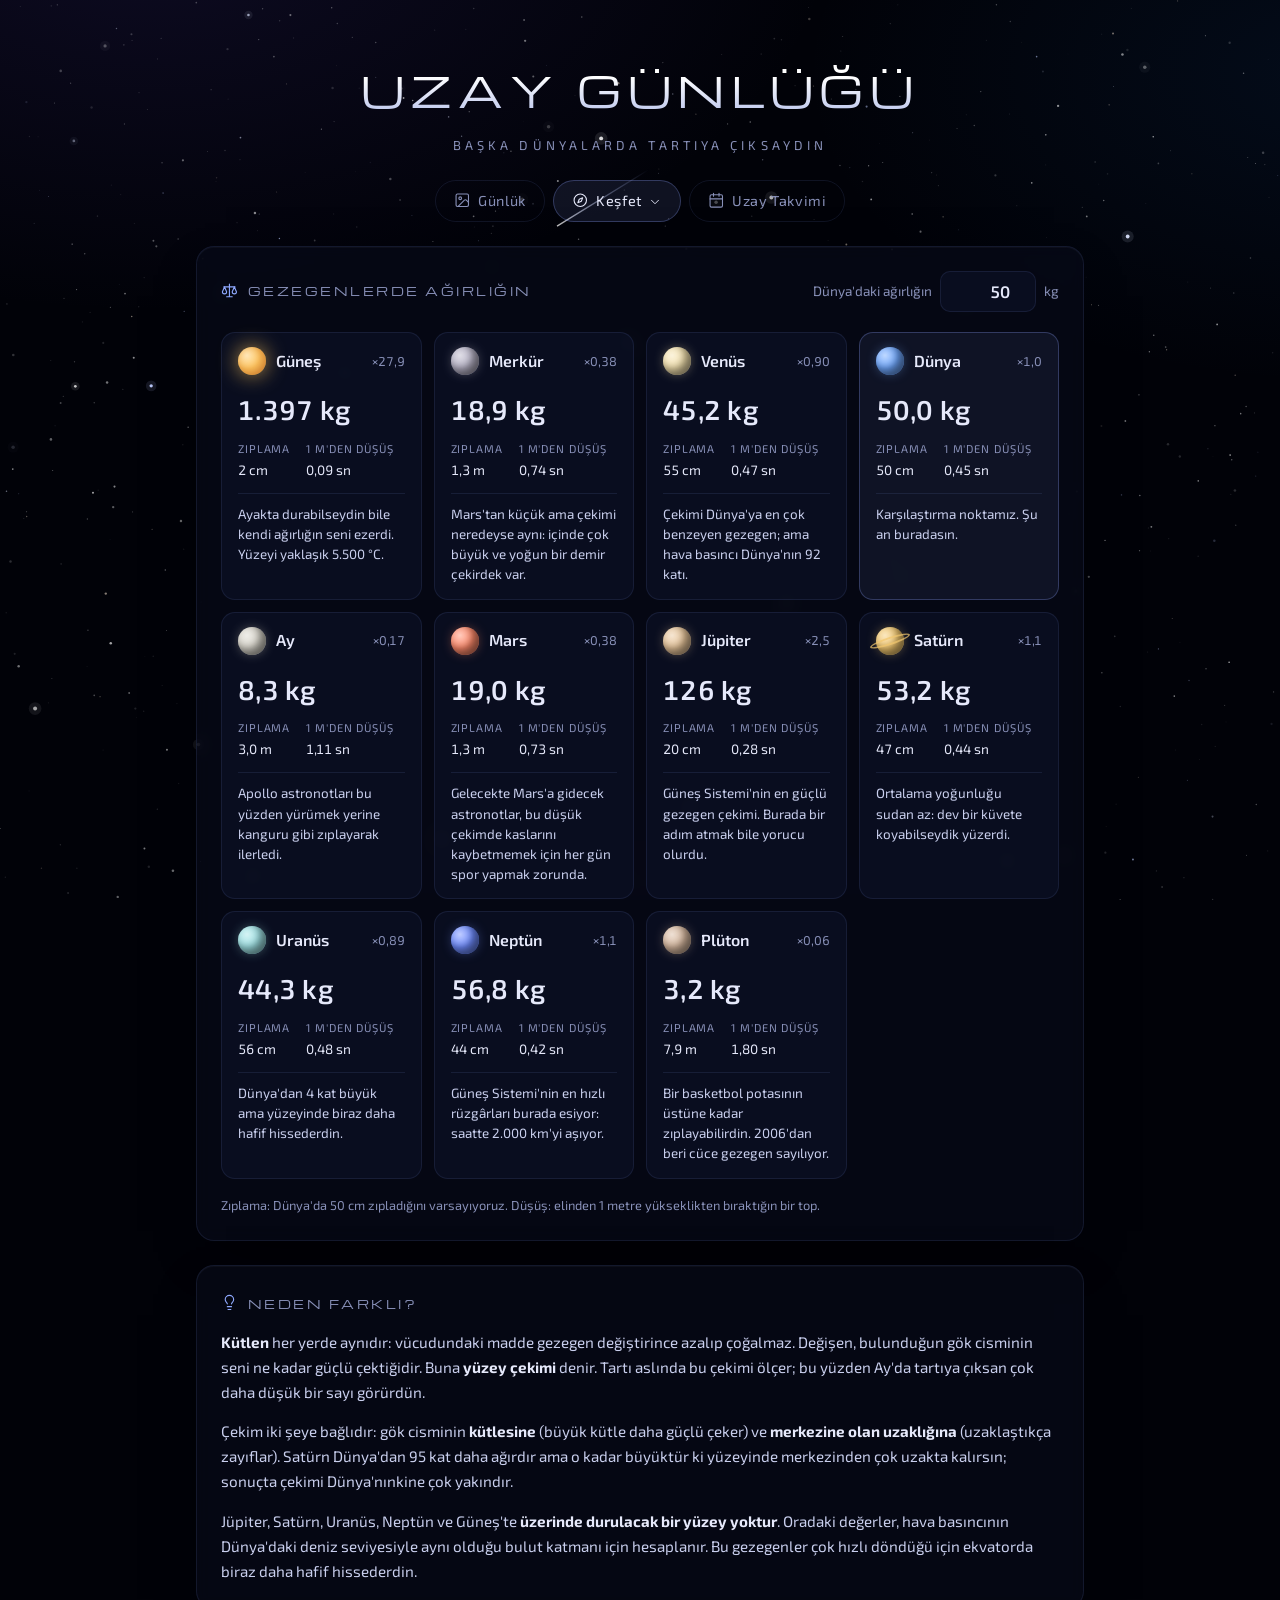
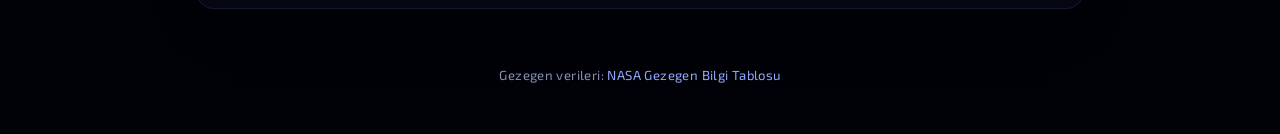
==== commit 7cc49259: "Gök Haritası: yıldızlar, takımyıldızlar, gezegenler ve saat çubuğu" ====
--- a/frontend/agirlik.html
+++ b/frontend/agirlik.html
@@ -12,7 +12,7 @@
   <link rel="preconnect" href="https://fonts.googleapis.com">
   <link rel="preconnect" href="https://fonts.gstatic.com" crossorigin>
   <link href="https://fonts.googleapis.com/css2?family=Exo+2:ital,wght@0,400;0,500;0,600;0,700;1,400&family=Michroma&display=swap" rel="stylesheet">
-  <link rel="stylesheet" href="style.css?v=10">
+  <link rel="stylesheet" href="style.css?v=11">
 </head>
 <body>
   <header class="ust">
@@ -28,6 +28,7 @@
           <a href="dunya.html"><span data-ikon="dunya"></span>Dünya</a>
           <a href="asteroitler.html"><span data-ikon="asteroit"></span>Asteroitler</a>
           <a href="agirlik.html" class="aktif" aria-current="page"><span data-ikon="terazi"></span>Ağırlık</a>
+          <a href="gokharitasi.html"><span data-ikon="takimyildiz"></span>Gök Haritası</a>
         </div>
       </details>
       <a href="events.html"><span data-ikon="takvim"></span>Uzay Takvimi</a>
@@ -69,7 +70,7 @@
     Gezegen verileri: <a href="https://nssdc.gsfc.nasa.gov/planetary/factsheet/" target="_blank" rel="noopener">NASA Gezegen Bilgi Tablosu</a>
   </footer>
 
-  <script src="ortak.js?v=10"></script>
-  <script src="agirlik.js?v=10"></script>
+  <script src="ortak.js?v=11"></script>
+  <script src="agirlik.js?v=11"></script>
 </body>
 </html>
--- a/frontend/style.css
+++ b/frontend/style.css
@@ -1026,3 +1026,31 @@
 .cisim-uranus { --renk: #9fe3e6; }
 .cisim-neptun { --renk: #6f8cff; }
 .cisim-pluton { --renk: #d8b9a0; }
+
+/* ===== Gök Haritası ===== */
+.harita-secenekleri { display: flex; gap: 14px; flex-wrap: wrap; }
+.gok-cerceve { position: relative; max-width: 720px; margin: 0 auto; aspect-ratio: 1; }
+.gok-cerceve canvas { width: 100%; height: 100%; display: block; cursor: pointer; touch-action: manipulation; }
+.gok-cerceve .dunya-durum { border-radius: 50%; }
+.gok-zaman { display: flex; align-items: center; gap: 12px; max-width: 720px; margin: 16px auto 0; }
+.gok-zaman input[type="range"] { flex: 1; accent-color: var(--vurgu); }
+.gok-saat { min-width: 92px; text-align: right; font-variant-numeric: tabular-nums; font-weight: 600; }
+.gok-zaman + .aciklama-notu { max-width: 720px; margin-left: auto; margin-right: auto; }
+.secili-bilgi {
+  max-width: 720px;
+  margin: 16px auto 0;
+  padding: 12px 16px;
+  background: var(--kart-ic);
+  border: 1px solid var(--kenar);
+  border-left: 2px solid var(--gokyuzu);
+  border-radius: 12px;
+  font-size: 0.92rem;
+  min-height: 48px;
+}
+.secili-bilgi p { margin: 6px 0 0; color: #c9cfee; }
+.secili-ad { font-size: 1.05rem; }
+#gorunen-gezegenler { max-width: 720px; margin-left: auto; margin-right: auto; grid-template-columns: repeat(auto-fill, minmax(160px, 1fr)); }
+.gorunen-yok { grid-column: 1 / -1; }
+@media (max-width: 480px) {
+  .gok-cerceve { margin: 0 -14px; }   /* telefonda harita kartın kenarlarına kadar uzansın */
+}
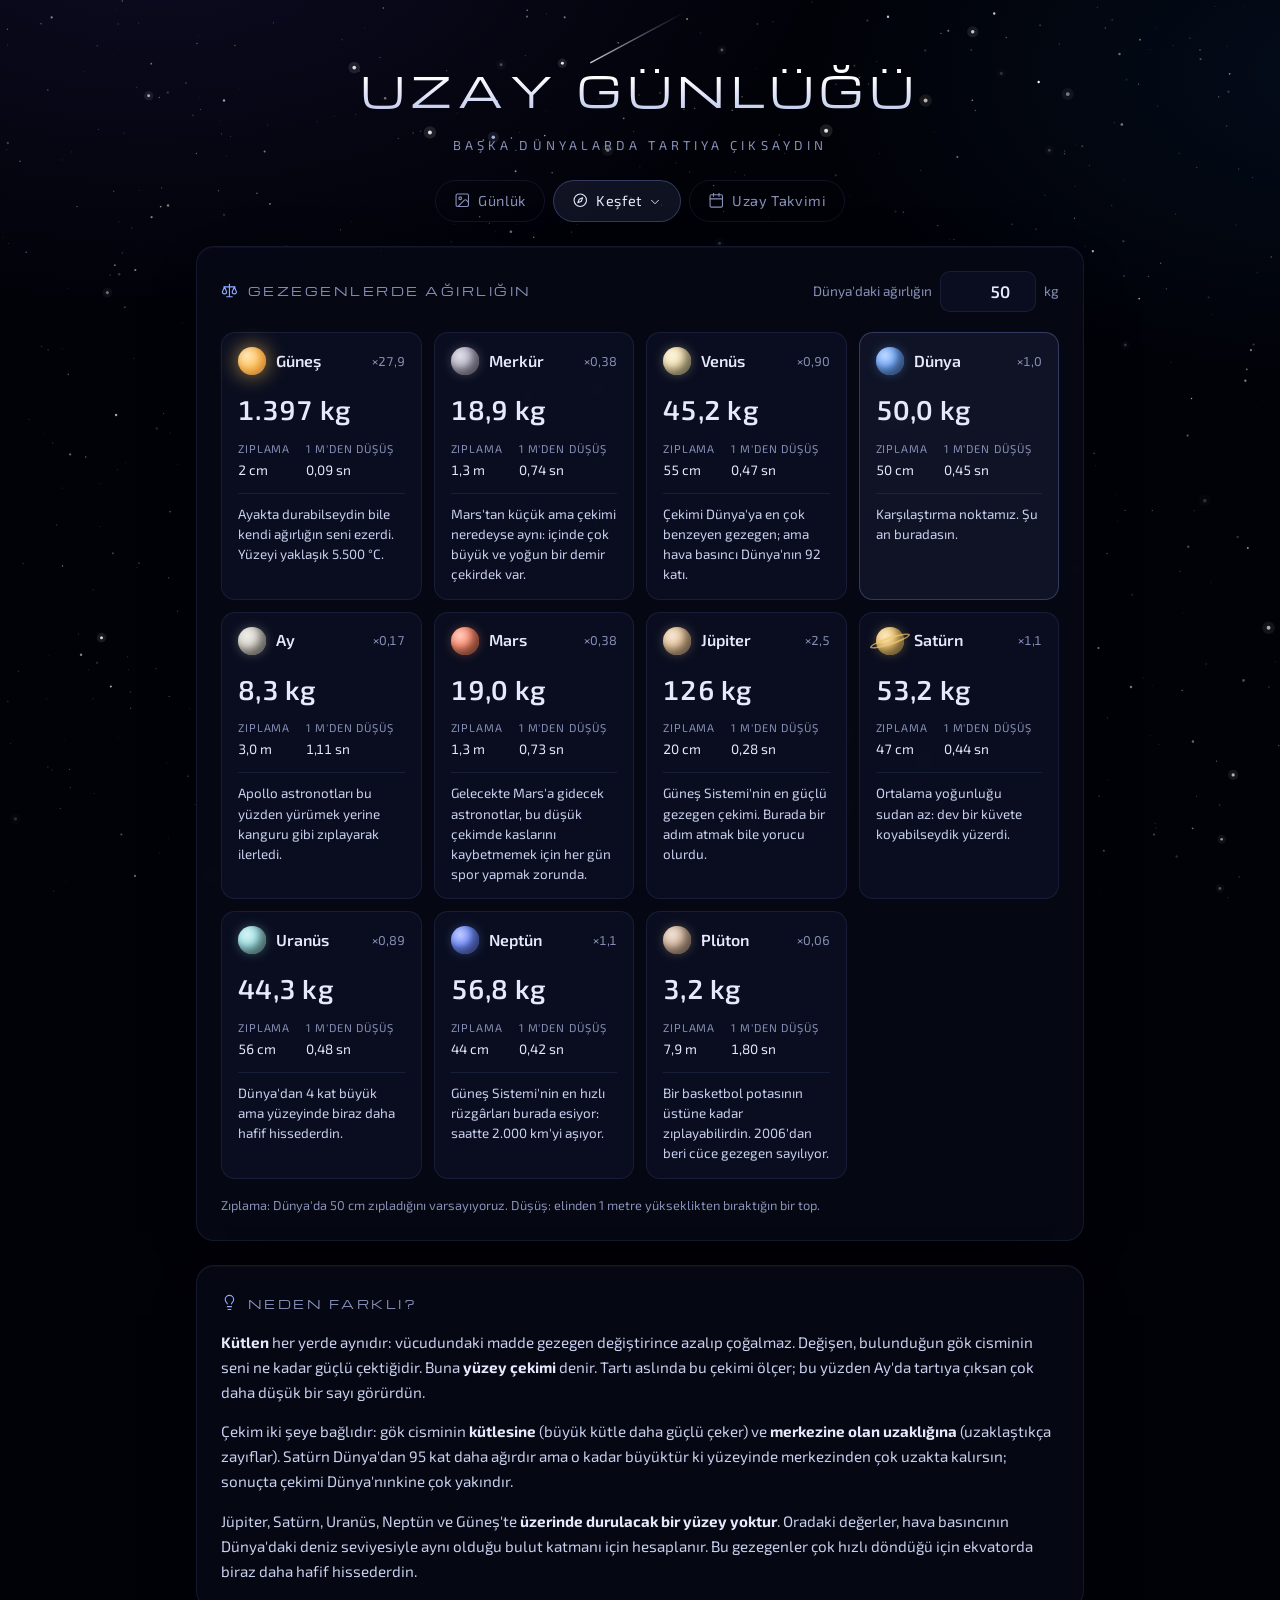
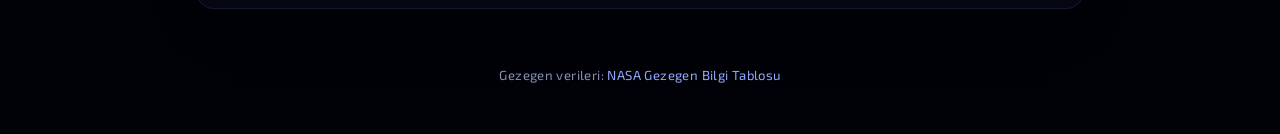
==== commit 86256422: "dogum günü saufası eklendi" ====
--- a/frontend/agirlik.html
+++ b/frontend/agirlik.html
@@ -12,7 +12,7 @@
   <link rel="preconnect" href="https://fonts.googleapis.com">
   <link rel="preconnect" href="https://fonts.gstatic.com" crossorigin>
   <link href="https://fonts.googleapis.com/css2?family=Exo+2:ital,wght@0,400;0,500;0,600;0,700;1,400&family=Michroma&display=swap" rel="stylesheet">
-  <link rel="stylesheet" href="style.css?v=11">
+  <link rel="stylesheet" href="style.css?v=12">
 </head>
 <body>
   <header class="ust">
@@ -29,6 +29,7 @@
           <a href="asteroitler.html"><span data-ikon="asteroit"></span>Asteroitler</a>
           <a href="agirlik.html" class="aktif" aria-current="page"><span data-ikon="terazi"></span>Ağırlık</a>
           <a href="gokharitasi.html"><span data-ikon="takimyildiz"></span>Gök Haritası</a>
+          <a href="dogumgunu.html"><span data-ikon="pasta"></span>Doğum Günü</a>
         </div>
       </details>
       <a href="events.html"><span data-ikon="takvim"></span>Uzay Takvimi</a>
@@ -70,7 +71,7 @@
     Gezegen verileri: <a href="https://nssdc.gsfc.nasa.gov/planetary/factsheet/" target="_blank" rel="noopener">NASA Gezegen Bilgi Tablosu</a>
   </footer>
 
-  <script src="ortak.js?v=11"></script>
-  <script src="agirlik.js?v=11"></script>
+  <script src="ortak.js?v=12"></script>
+  <script src="agirlik.js?v=12"></script>
 </body>
 </html>
--- a/frontend/style.css
+++ b/frontend/style.css
@@ -1054,3 +1054,13 @@
 @media (max-width: 480px) {
   .gok-cerceve { margin: 0 -14px; }   /* telefonda harita kartın kenarlarına kadar uzansın */
 }
+
+/* ===== Doğum Günü Fotoğrafın ===== */
+.dogum-yil-secici { margin-bottom: 16px; }
+.ok-butonu:disabled { opacity: 0.35; cursor: default; }
+.dogum-bos { margin: 8px 0 0; }
+.dogum-zaman {
+  display: flex; align-items: center; gap: 6px;
+  margin: 0 0 12px; color: var(--soluk-yazi); font-size: 0.85rem;
+}
+.dogum-zaman .ikon { color: var(--vurgu); }
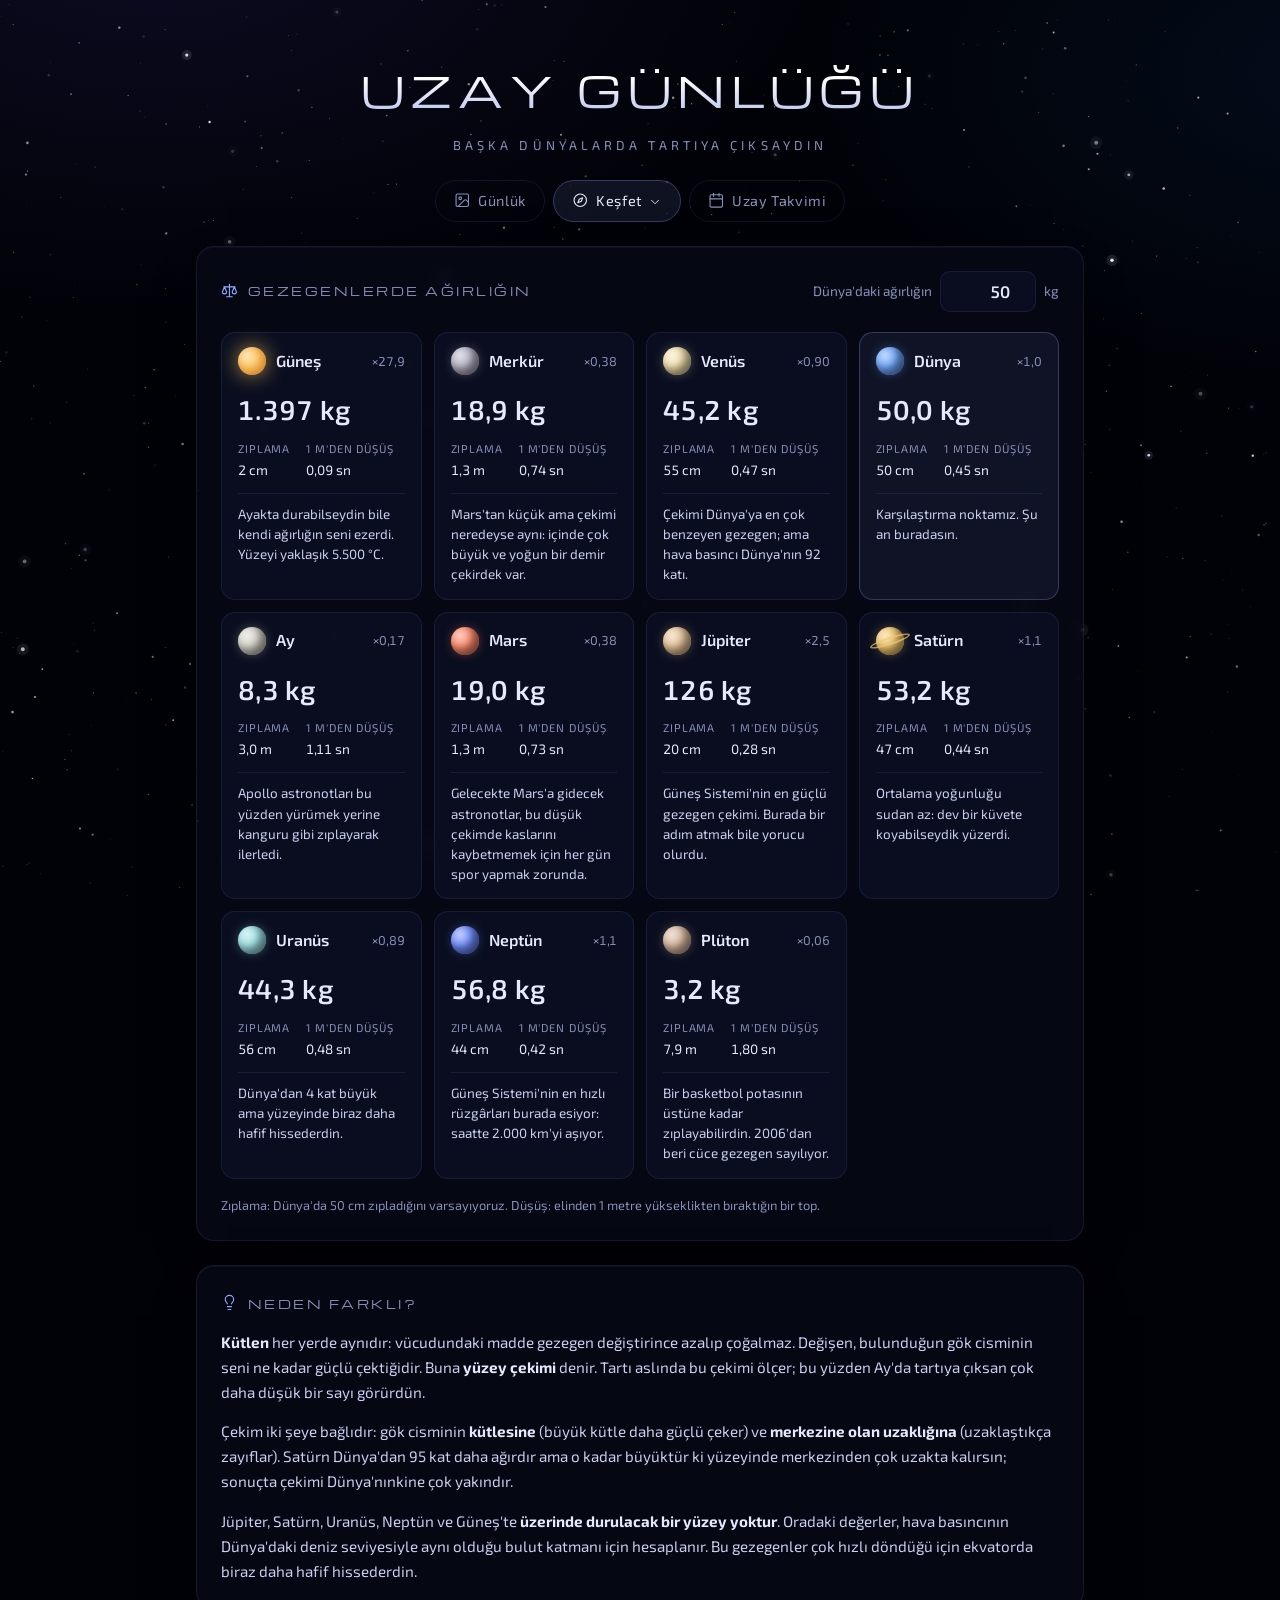
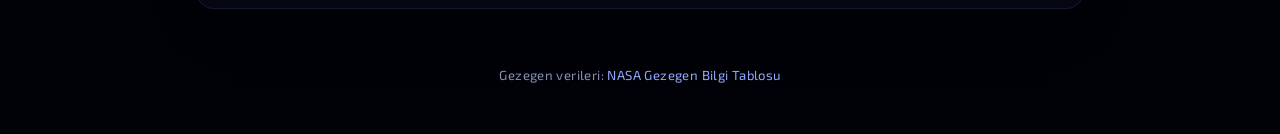
==== commit a2c2d312: "Gezegenlerde Yaşın sayfası eklendi" ====
--- a/frontend/agirlik.html
+++ b/frontend/agirlik.html
@@ -12,7 +12,7 @@
   <link rel="preconnect" href="https://fonts.googleapis.com">
   <link rel="preconnect" href="https://fonts.gstatic.com" crossorigin>
   <link href="https://fonts.googleapis.com/css2?family=Exo+2:ital,wght@0,400;0,500;0,600;0,700;1,400&family=Michroma&display=swap" rel="stylesheet">
-  <link rel="stylesheet" href="style.css?v=12">
+  <link rel="stylesheet" href="style.css?v=13">
 </head>
 <body>
   <header class="ust">
@@ -28,6 +28,7 @@
           <a href="dunya.html"><span data-ikon="dunya"></span>Dünya</a>
           <a href="asteroitler.html"><span data-ikon="asteroit"></span>Asteroitler</a>
           <a href="agirlik.html" class="aktif" aria-current="page"><span data-ikon="terazi"></span>Ağırlık</a>
+          <a href="yas.html"><span data-ikon="kumsaati"></span>Yaşın</a>
           <a href="gokharitasi.html"><span data-ikon="takimyildiz"></span>Gök Haritası</a>
           <a href="dogumgunu.html"><span data-ikon="pasta"></span>Doğum Günü</a>
         </div>
@@ -71,7 +72,7 @@
     Gezegen verileri: <a href="https://nssdc.gsfc.nasa.gov/planetary/factsheet/" target="_blank" rel="noopener">NASA Gezegen Bilgi Tablosu</a>
   </footer>
 
-  <script src="ortak.js?v=12"></script>
-  <script src="agirlik.js?v=12"></script>
+  <script src="ortak.js?v=13"></script>
+  <script src="agirlik.js?v=13"></script>
 </body>
 </html>
--- a/frontend/style.css
+++ b/frontend/style.css
@@ -1064,3 +1064,20 @@
   margin: 0 0 12px; color: var(--soluk-yazi); font-size: 0.85rem;
 }
 .dogum-zaman .ikon { color: var(--vurgu); }
+
+/* ===== Gezegenlerde Yaşın ===== */
+.yas-ozet {
+  display: grid; grid-template-columns: repeat(auto-fit, minmax(220px, 1fr)); gap: 12px;
+  margin-bottom: 16px;
+}
+.yas-ozet > div {
+  display: flex; flex-direction: column; gap: 2px;
+  background: var(--kart-ic); border: 1px solid var(--kenar); border-radius: 14px; padding: 12px 16px;
+}
+.yas-ozet-sayi { font-size: 1.45rem; font-weight: 600; font-variant-numeric: tabular-nums; }
+.yas-ozet .soluk { font-size: 0.85rem; }
+.yas-birim { font-size: 0.85rem; font-weight: 400; color: var(--soluk-yazi); }
+.yas-cubuk { height: 6px; border-radius: 99px; background: rgba(255, 255, 255, 0.07); overflow: hidden; }
+.yas-cubuk span { display: block; height: 100%; border-radius: inherit; background: var(--renk); box-shadow: 0 0 10px -2px var(--renk); }
+.yas-sonraki { margin: 10px 0 0; font-size: 0.86rem; line-height: 1.45; }
+.yas-bugun { color: var(--sari); }
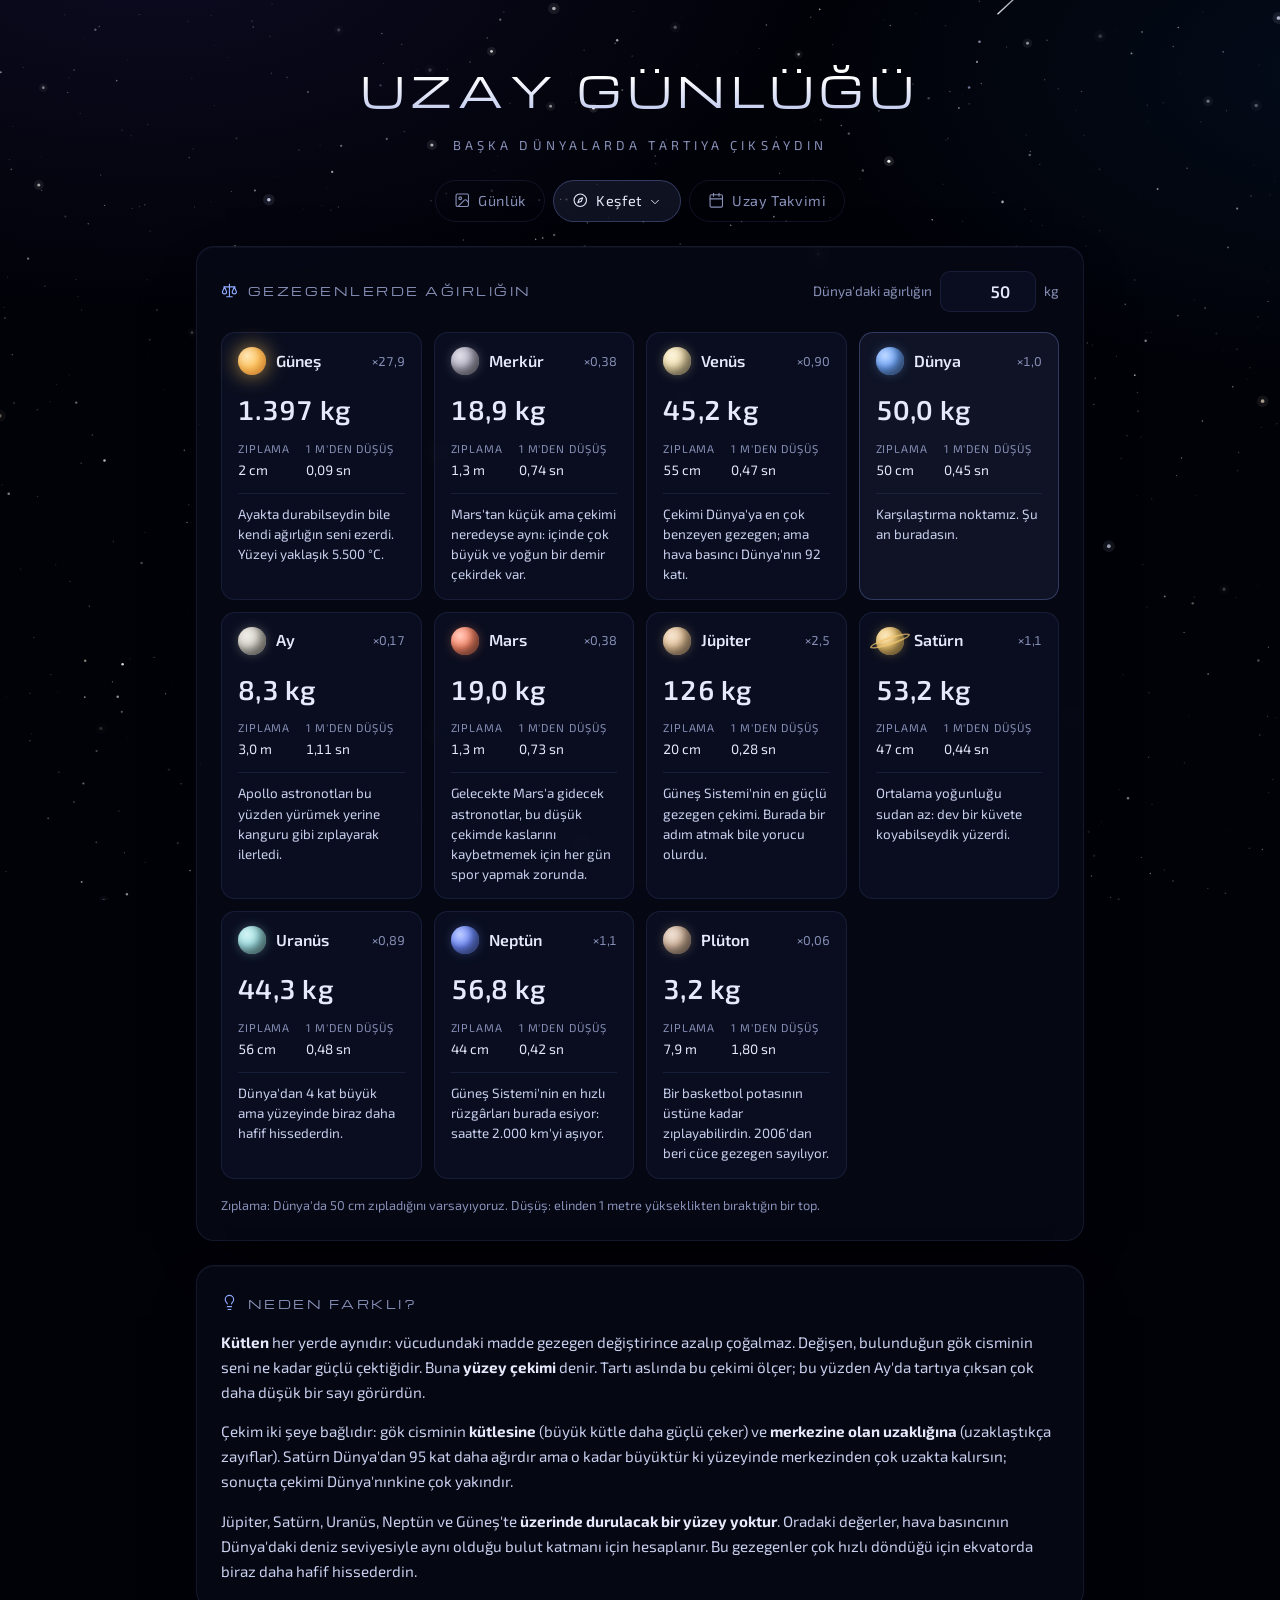
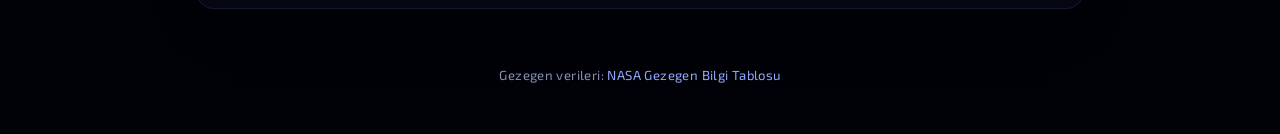
==== commit 1590bf91: "Bugün Uzay Tarihinde kartı eklendi" ====
--- a/frontend/agirlik.html
+++ b/frontend/agirlik.html
@@ -12,7 +12,7 @@
   <link rel="preconnect" href="https://fonts.googleapis.com">
   <link rel="preconnect" href="https://fonts.gstatic.com" crossorigin>
   <link href="https://fonts.googleapis.com/css2?family=Exo+2:ital,wght@0,400;0,500;0,600;0,700;1,400&family=Michroma&display=swap" rel="stylesheet">
-  <link rel="stylesheet" href="style.css?v=13">
+  <link rel="stylesheet" href="style.css?v=14">
 </head>
 <body>
   <header class="ust">
@@ -72,7 +72,7 @@
     Gezegen verileri: <a href="https://nssdc.gsfc.nasa.gov/planetary/factsheet/" target="_blank" rel="noopener">NASA Gezegen Bilgi Tablosu</a>
   </footer>
 
-  <script src="ortak.js?v=13"></script>
-  <script src="agirlik.js?v=13"></script>
+  <script src="ortak.js?v=14"></script>
+  <script src="agirlik.js?v=14"></script>
 </body>
 </html>
--- a/frontend/style.css
+++ b/frontend/style.css
@@ -1081,3 +1081,18 @@
 .yas-cubuk span { display: block; height: 100%; border-radius: inherit; background: var(--renk); box-shadow: 0 0 10px -2px var(--renk); }
 .yas-sonraki { margin: 10px 0 0; font-size: 0.86rem; line-height: 1.45; }
 .yas-bugun { color: var(--sari); }
+
+/* ===== Bugün Uzay Tarihinde (ana sayfa) ===== */
+.tarih-listesi { list-style: none; margin: 0; padding: 0; display: grid; gap: 4px; }
+.tarih-listesi li {
+  display: grid; grid-template-columns: 5.5em 1fr; gap: 16px; align-items: start;
+  padding: 12px 0; border-top: 1px solid var(--kenar);
+}
+.tarih-listesi li:first-child { border-top: 0; padding-top: 0; }
+.tarih-yil {
+  display: flex; flex-direction: column;
+  font-family: var(--baslik-font); font-size: 1.15rem; color: var(--vurgu); line-height: 1.3;
+}
+.tarih-yil small { font-family: inherit; font-size: 0.62rem; letter-spacing: 0.06em; color: var(--soluk-yazi); margin-top: 4px; }
+.tarih-kategori { font-size: 0.72rem; letter-spacing: 0.08em; text-transform: uppercase; color: var(--soluk-yazi); }
+.tarih-listesi p { margin: 2px 0 0; line-height: 1.55; }
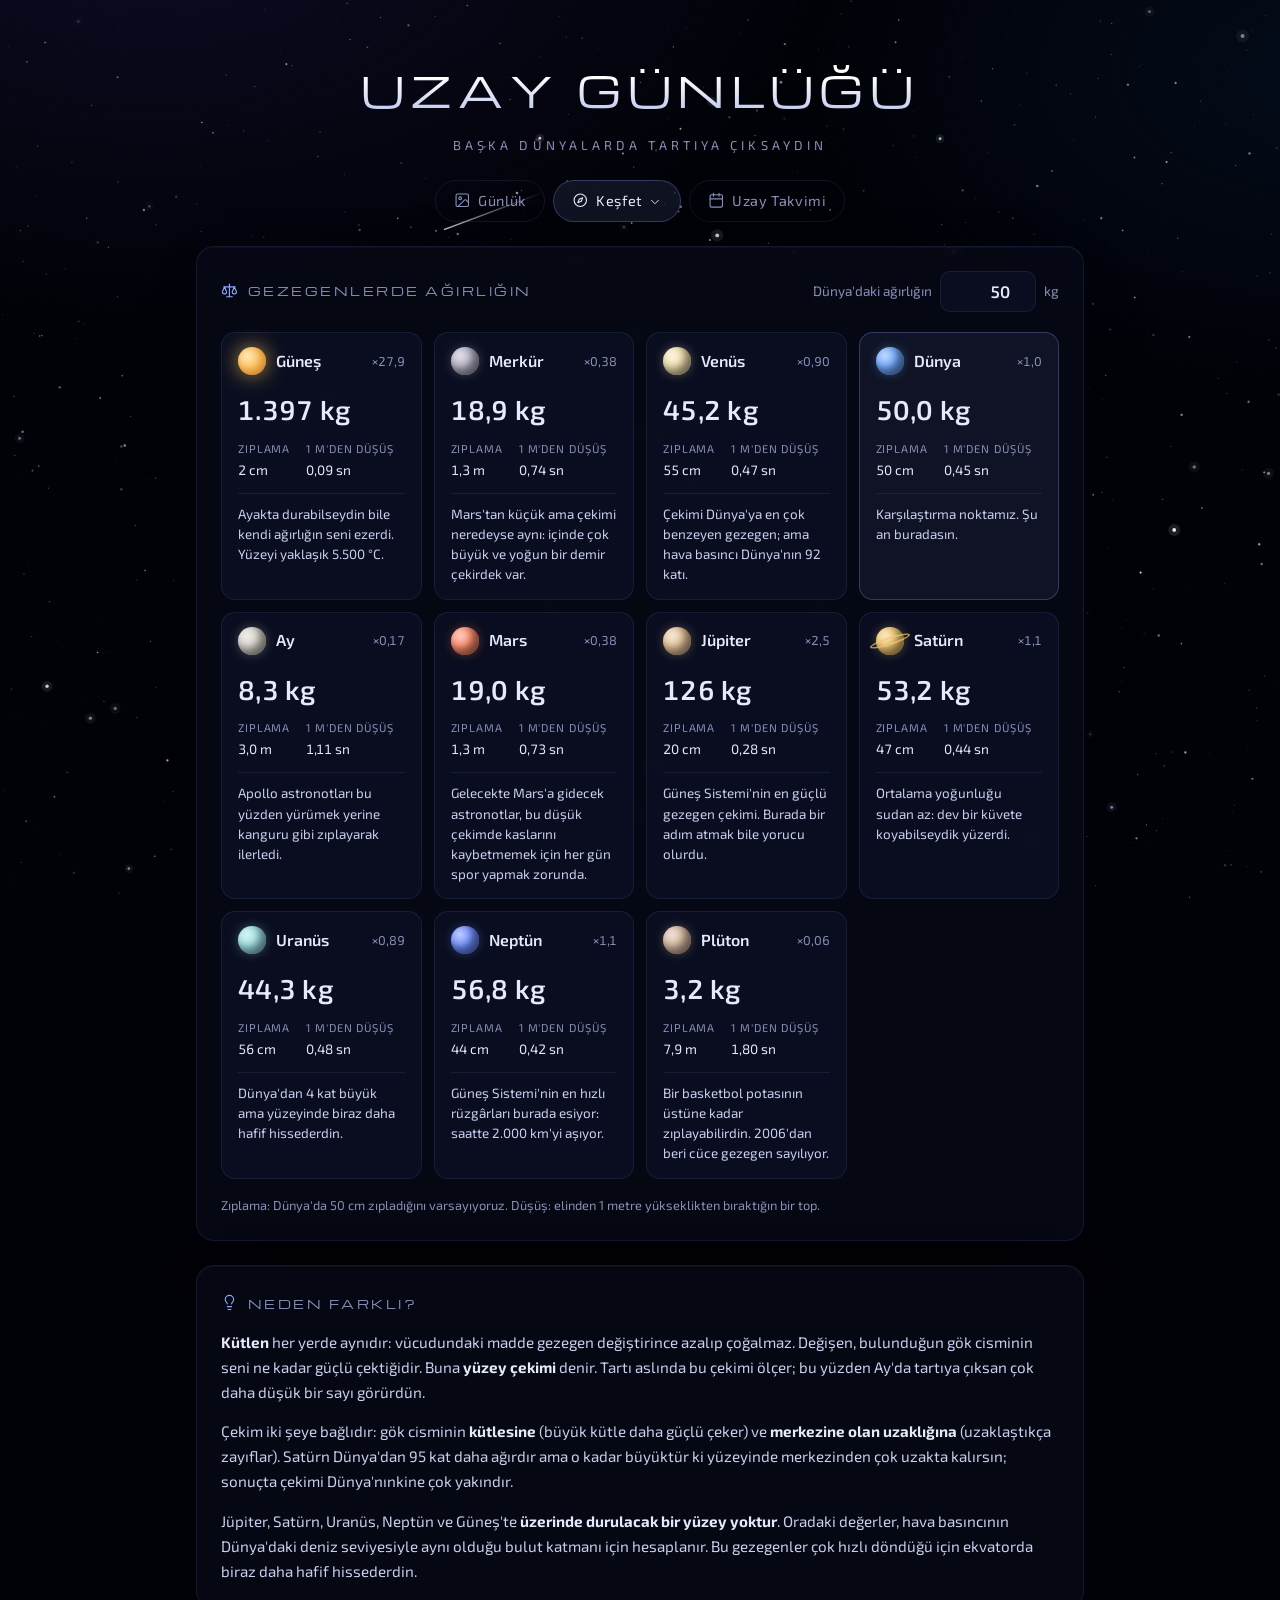
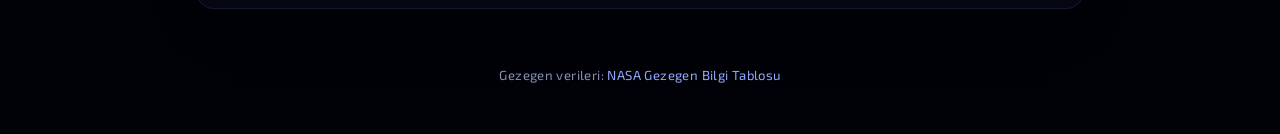
==== commit 39852e58: "Uzay Sondaları Nerede sayfası eklendi" ====
--- a/frontend/agirlik.html
+++ b/frontend/agirlik.html
@@ -12,7 +12,7 @@
   <link rel="preconnect" href="https://fonts.googleapis.com">
   <link rel="preconnect" href="https://fonts.gstatic.com" crossorigin>
   <link href="https://fonts.googleapis.com/css2?family=Exo+2:ital,wght@0,400;0,500;0,600;0,700;1,400&family=Michroma&display=swap" rel="stylesheet">
-  <link rel="stylesheet" href="style.css?v=14">
+  <link rel="stylesheet" href="style.css?v=15">
 </head>
 <body>
   <header class="ust">
@@ -27,6 +27,7 @@
           <a href="iss.html"><span data-ikon="iss"></span>ISS</a>
           <a href="dunya.html"><span data-ikon="dunya"></span>Dünya</a>
           <a href="asteroitler.html"><span data-ikon="asteroit"></span>Asteroitler</a>
+          <a href="sondalar.html"><span data-ikon="uydu"></span>Sondalar</a>
           <a href="agirlik.html" class="aktif" aria-current="page"><span data-ikon="terazi"></span>Ağırlık</a>
           <a href="yas.html"><span data-ikon="kumsaati"></span>Yaşın</a>
           <a href="gokharitasi.html"><span data-ikon="takimyildiz"></span>Gök Haritası</a>
@@ -72,7 +73,7 @@
     Gezegen verileri: <a href="https://nssdc.gsfc.nasa.gov/planetary/factsheet/" target="_blank" rel="noopener">NASA Gezegen Bilgi Tablosu</a>
   </footer>
 
-  <script src="ortak.js?v=14"></script>
-  <script src="agirlik.js?v=14"></script>
+  <script src="ortak.js?v=15"></script>
+  <script src="agirlik.js?v=15"></script>
 </body>
 </html>
--- a/frontend/style.css
+++ b/frontend/style.css
@@ -1096,3 +1096,29 @@
 .tarih-yil small { font-family: inherit; font-size: 0.62rem; letter-spacing: 0.06em; color: var(--soluk-yazi); margin-top: 4px; }
 .tarih-kategori { font-size: 0.72rem; letter-spacing: 0.08em; text-transform: uppercase; color: var(--soluk-yazi); }
 .tarih-listesi p { margin: 2px 0 0; line-height: 1.55; }
+
+/* ===== Uzay Sondaları ===== */
+.cizelge-aciklamasi .nokta.sessiz { background: var(--gri); }
+.uzaklik-cizelgesi .sonda-izi { stroke: var(--vurgu); stroke-opacity: 0.25; stroke-width: 2; }
+.uzaklik-cizelgesi .sonda-izi.sessiz { stroke: var(--gri); stroke-dasharray: 3 4; }
+.uzaklik-cizelgesi .sonda-noktasi { fill: var(--vurgu); }
+.uzaklik-cizelgesi .sonda-noktasi.aktif { filter: drop-shadow(0 0 5px var(--vurgu)); }
+.uzaklik-cizelgesi .sonda-noktasi.sessiz { fill: var(--gri); }
+
+.sonda-izgara { display: grid; grid-template-columns: repeat(auto-fill, minmax(280px, 1fr)); gap: 12px; }
+.sonda {
+  display: flex; flex-direction: column;
+  background: var(--kart-ic); border: 1px solid var(--kenar); border-radius: 14px; padding: 14px 16px;
+}
+.sonda-ust { display: flex; justify-content: space-between; align-items: center; gap: 10px; }
+.sonda-ust h3 { margin: 0; font-size: 1.05rem; font-weight: 600; }
+.sonda.sessiz .etiket { color: var(--gri); }
+.sonda.aktif .etiket { color: var(--vurgu); border-color: var(--vurgu); }
+.sonda-firlatma { margin: 4px 0 0; color: var(--soluk-yazi); font-size: 0.8rem; }
+.sonda-km { margin: 14px 0 2px; font-size: 1.35rem; font-weight: 600; font-variant-numeric: tabular-nums; letter-spacing: 0.01em; }
+.sonda-km-alt { margin: 0 0 12px; font-size: 0.8rem; }
+.sonda-degerler { display: flex; gap: 20px; margin: 0; font-size: 0.9rem; }
+.sonda-degerler dt { color: var(--soluk-yazi); font-size: 0.7rem; letter-spacing: 0.08em; text-transform: uppercase; }
+.sonda-degerler dd { margin: 0; font-variant-numeric: tabular-nums; }
+.sonda .cisim-bilgi { margin-top: auto; padding-top: 10px; }
+.sonda-degerler + .cisim-bilgi { margin-top: 12px; }
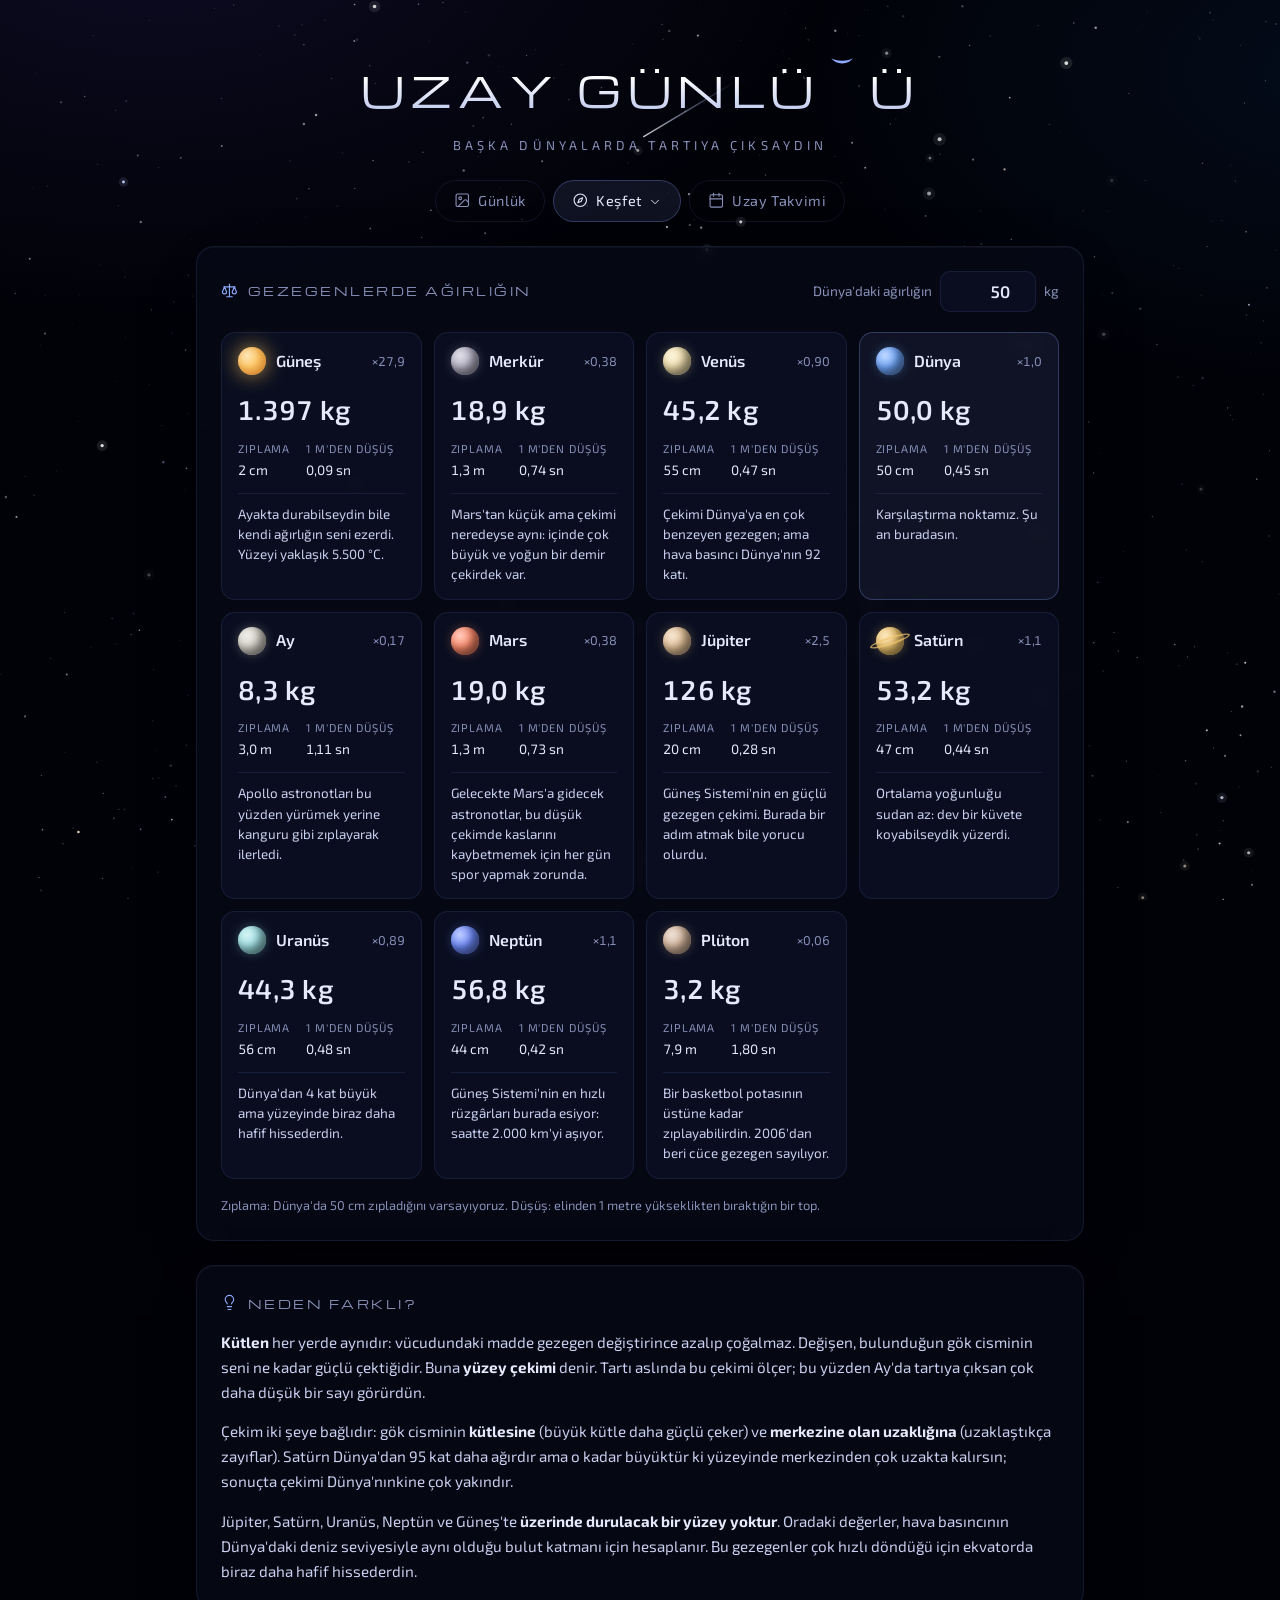
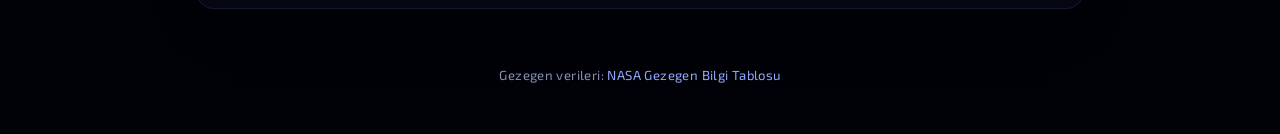
==== commit cb87317a: "Başlıktaki Ğ harfinin şapkası hilal oldu" ====
--- a/frontend/agirlik.html
+++ b/frontend/agirlik.html
@@ -12,11 +12,11 @@
   <link rel="preconnect" href="https://fonts.googleapis.com">
   <link rel="preconnect" href="https://fonts.gstatic.com" crossorigin>
   <link href="https://fonts.googleapis.com/css2?family=Exo+2:ital,wght@0,400;0,500;0,600;0,700;1,400&family=Michroma&display=swap" rel="stylesheet">
-  <link rel="stylesheet" href="style.css?v=15">
+  <link rel="stylesheet" href="style.css?v=16">
 </head>
 <body>
   <header class="ust">
-    <h1>Uzay Günlüğü</h1>
+    <h1 aria-label="Uzay Günlüğü">Uzay Günlü<span class="hilalli-g" aria-hidden="true">G</span>ü</h1>
     <p class="alt-baslik">Başka dünyalarda tartıya çıksaydın</p>
     <nav class="menu">
       <a href="index.html"><span data-ikon="fotograf"></span>Günlük</a>
@@ -73,7 +73,7 @@
     Gezegen verileri: <a href="https://nssdc.gsfc.nasa.gov/planetary/factsheet/" target="_blank" rel="noopener">NASA Gezegen Bilgi Tablosu</a>
   </footer>
 
-  <script src="ortak.js?v=15"></script>
-  <script src="agirlik.js?v=15"></script>
+  <script src="ortak.js?v=16"></script>
+  <script src="agirlik.js?v=16"></script>
 </body>
 </html>
--- a/frontend/style.css
+++ b/frontend/style.css
@@ -87,6 +87,21 @@
   -webkit-background-clip: text;
   background-clip: text;
   color: transparent;
+}
+/* Başlıktaki Ğ: harfin şapkası yerine ince, mavi bir hilal.
+   HTML'de şapkasız G yazılı; hilali buradaki ::before çiziyor.
+   left'teki -0.07em: harften sonraki harf aralığının (0.14em) yarısı, hilal harfin tam ortasına gelsin diye. */
+.hilalli-g { position: relative; }
+.hilalli-g::before {
+  content: "";
+  position: absolute;
+  left: calc(50% - 0.07em);
+  top: -0.08em;
+  width: 0.62em;
+  height: 0.28em;
+  transform: translateX(-50%);
+  background: url("data:image/svg+xml,%3Csvg xmlns='http://www.w3.org/2000/svg' viewBox='0 0 40 18'%3E%3Cpath d='M2 2 A20 15 0 0 0 38 2 A20 7 0 0 1 2 2 Z' fill='%238fa9ff'/%3E%3C/svg%3E") center / contain no-repeat;
+  pointer-events: none;
 }
 .alt-baslik {
   margin: 10px 0 0;
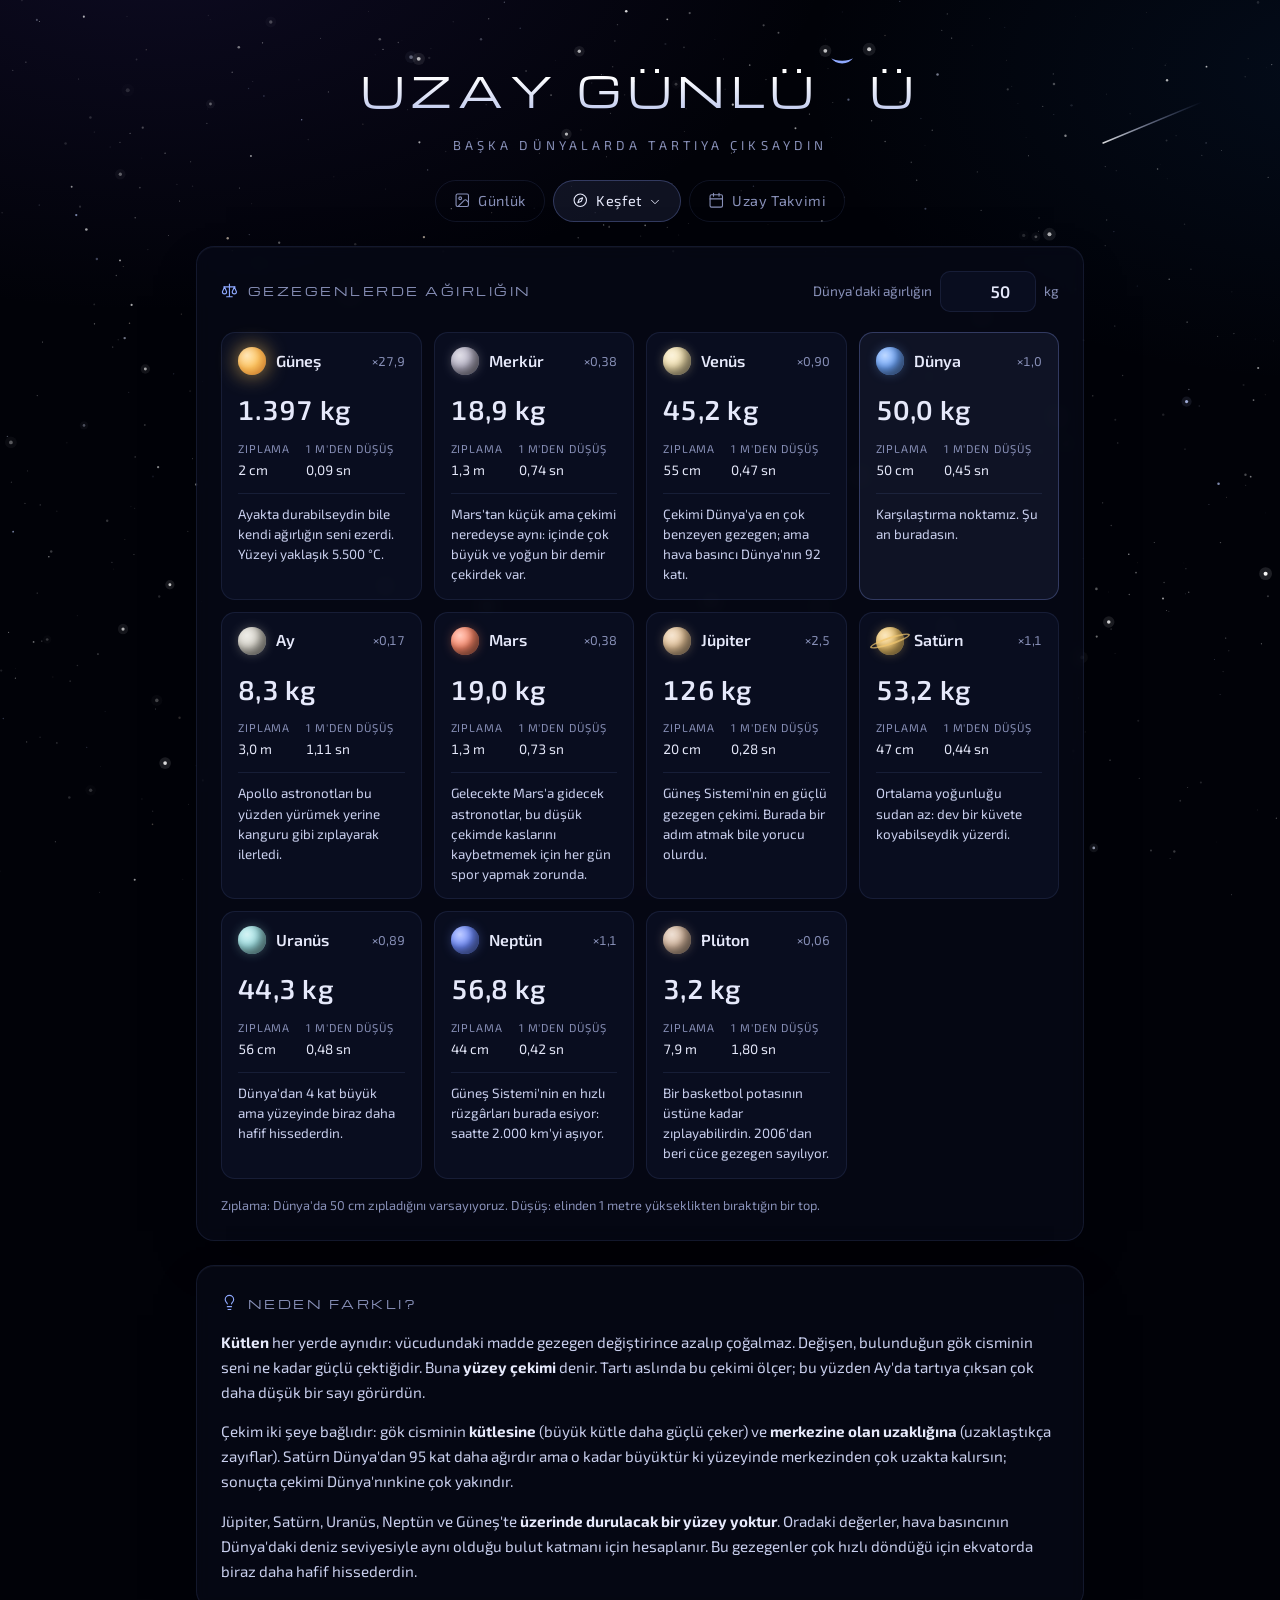
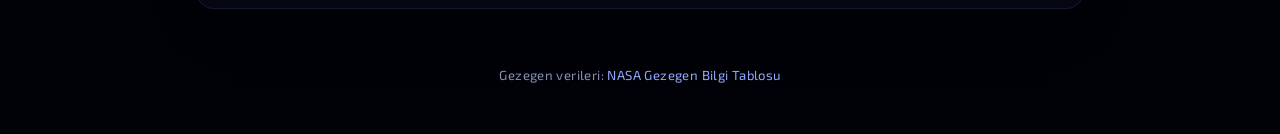
==== commit 067612b8: "Tarih seçici Gün-Ay-Yıl oldu, Keşfet menüsü alfabetik sırada" ====
--- a/frontend/agirlik.html
+++ b/frontend/agirlik.html
@@ -12,7 +12,7 @@
   <link rel="preconnect" href="https://fonts.googleapis.com">
   <link rel="preconnect" href="https://fonts.gstatic.com" crossorigin>
   <link href="https://fonts.googleapis.com/css2?family=Exo+2:ital,wght@0,400;0,500;0,600;0,700;1,400&family=Michroma&display=swap" rel="stylesheet">
-  <link rel="stylesheet" href="style.css?v=16">
+  <link rel="stylesheet" href="style.css?v=17">
 </head>
 <body>
   <header class="ust">
@@ -23,15 +23,15 @@
       <details class="menu-grup">
         <summary class="aktif"><span data-ikon="pusula"></span>Keşfet<span data-ikon="asagi" class="menu-ok"></span></summary>
         <div class="menu-acilir">
+          <a href="agirlik.html" class="aktif" aria-current="page"><span data-ikon="terazi"></span>Ağırlık</a>
+          <a href="asteroitler.html"><span data-ikon="asteroit"></span>Asteroitler</a>
           <a href="gokyuzu.html"><span data-ikon="hilal"></span>Bu Gece</a>
+          <a href="dogumgunu.html"><span data-ikon="pasta"></span>Doğum Günü</a>
+          <a href="dunya.html"><span data-ikon="dunya"></span>Dünya</a>
+          <a href="gokharitasi.html"><span data-ikon="takimyildiz"></span>Gök Haritası</a>
           <a href="iss.html"><span data-ikon="iss"></span>ISS</a>
-          <a href="dunya.html"><span data-ikon="dunya"></span>Dünya</a>
-          <a href="asteroitler.html"><span data-ikon="asteroit"></span>Asteroitler</a>
           <a href="sondalar.html"><span data-ikon="uydu"></span>Sondalar</a>
-          <a href="agirlik.html" class="aktif" aria-current="page"><span data-ikon="terazi"></span>Ağırlık</a>
           <a href="yas.html"><span data-ikon="kumsaati"></span>Yaşın</a>
-          <a href="gokharitasi.html"><span data-ikon="takimyildiz"></span>Gök Haritası</a>
-          <a href="dogumgunu.html"><span data-ikon="pasta"></span>Doğum Günü</a>
         </div>
       </details>
       <a href="events.html"><span data-ikon="takvim"></span>Uzay Takvimi</a>
@@ -73,7 +73,7 @@
     Gezegen verileri: <a href="https://nssdc.gsfc.nasa.gov/planetary/factsheet/" target="_blank" rel="noopener">NASA Gezegen Bilgi Tablosu</a>
   </footer>
 
-  <script src="ortak.js?v=16"></script>
-  <script src="agirlik.js?v=16"></script>
+  <script src="ortak.js?v=17"></script>
+  <script src="agirlik.js?v=17"></script>
 </body>
 </html>
--- a/frontend/style.css
+++ b/frontend/style.css
@@ -202,8 +202,11 @@
 .bolum-basligi .ikon { color: var(--vurgu); width: 1.35em; height: 1.35em; }
 
 /* ===== Form elemanları ===== */
-.tarih-secici { display: flex; align-items: center; gap: 8px; color: var(--soluk-yazi); font-size: 0.85rem; }
-.tarih-secici input {
+.tarih-secici { display: flex; align-items: center; gap: 8px; flex-wrap: wrap; color: var(--soluk-yazi); font-size: 0.85rem; }
+/* Gün · Ay · Yıl listeleri (ortak.js -> tarihSeciciKur) */
+.tarih-uclu { display: inline-flex; gap: 6px; }
+.tarih-secici input,
+.tarih-uclu select {
   background: var(--kart-ic);
   color: var(--yazi);
   border: 1px solid var(--kenar);
